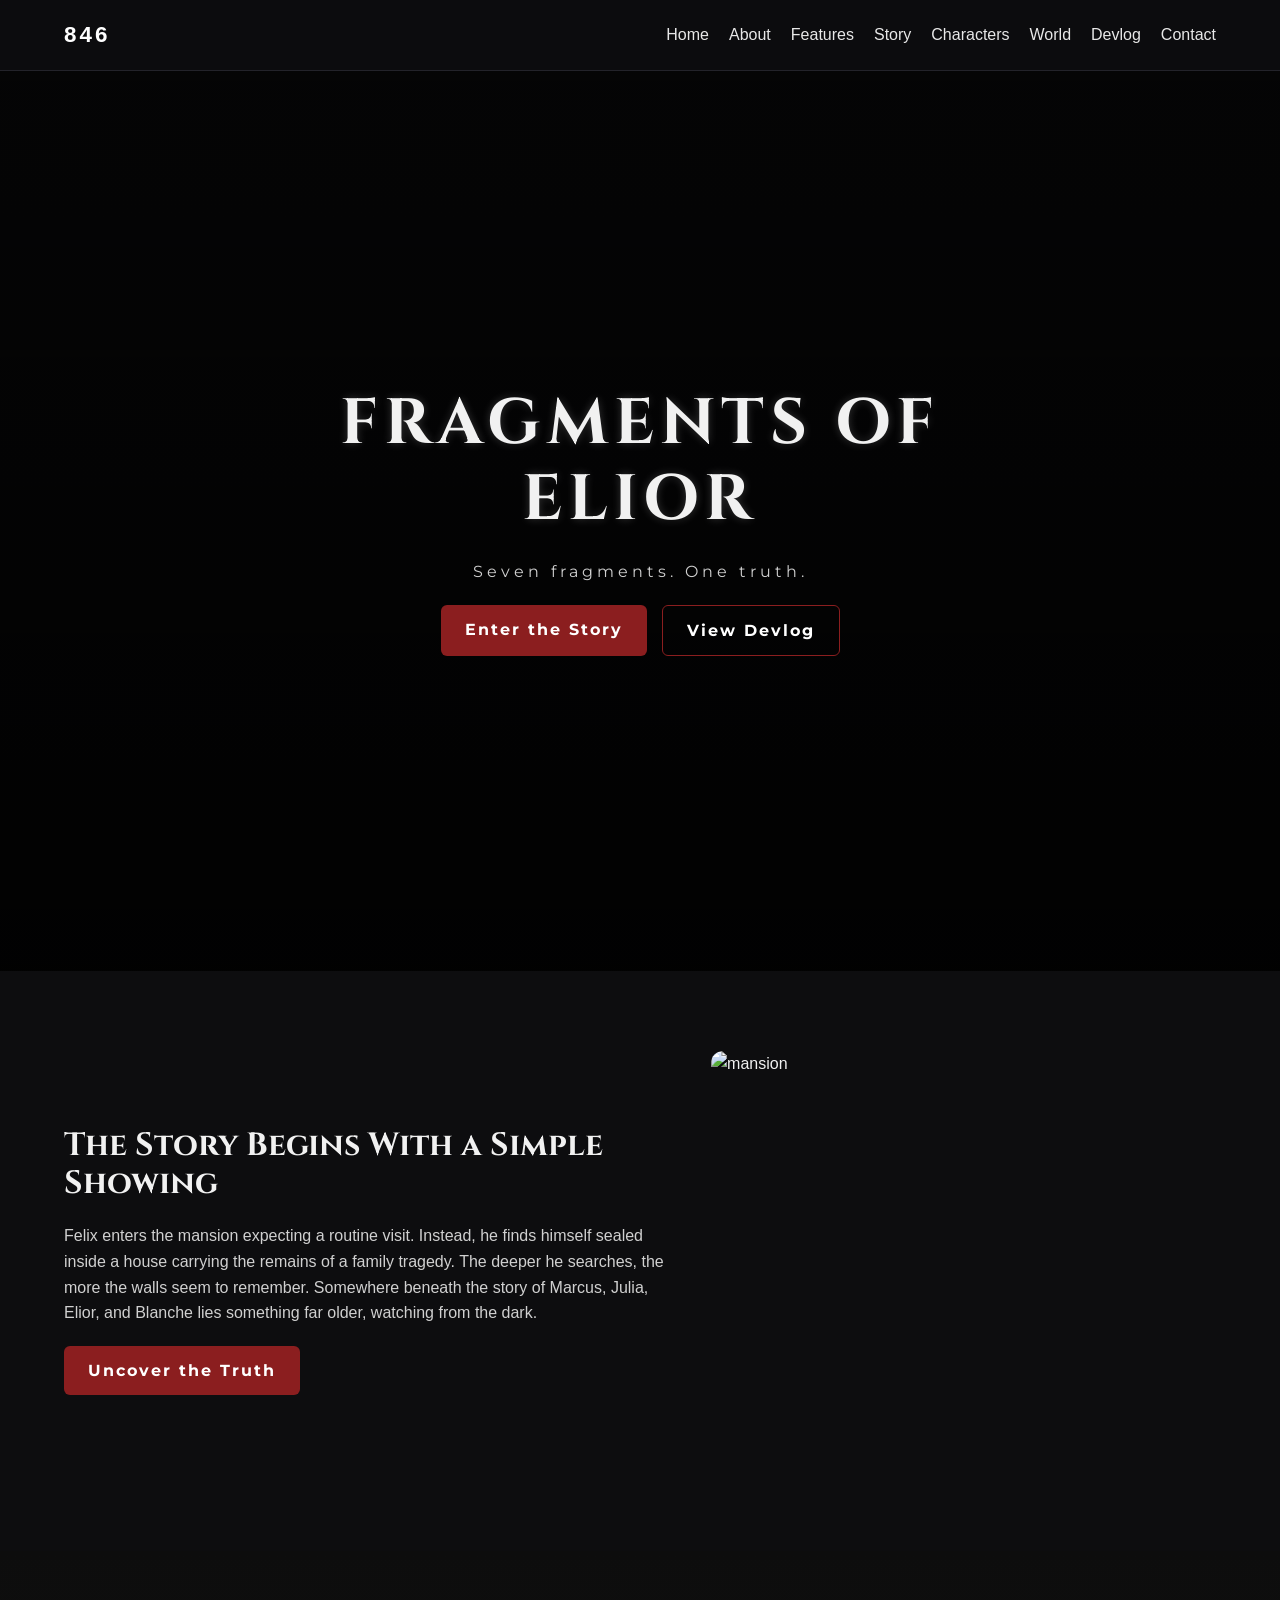
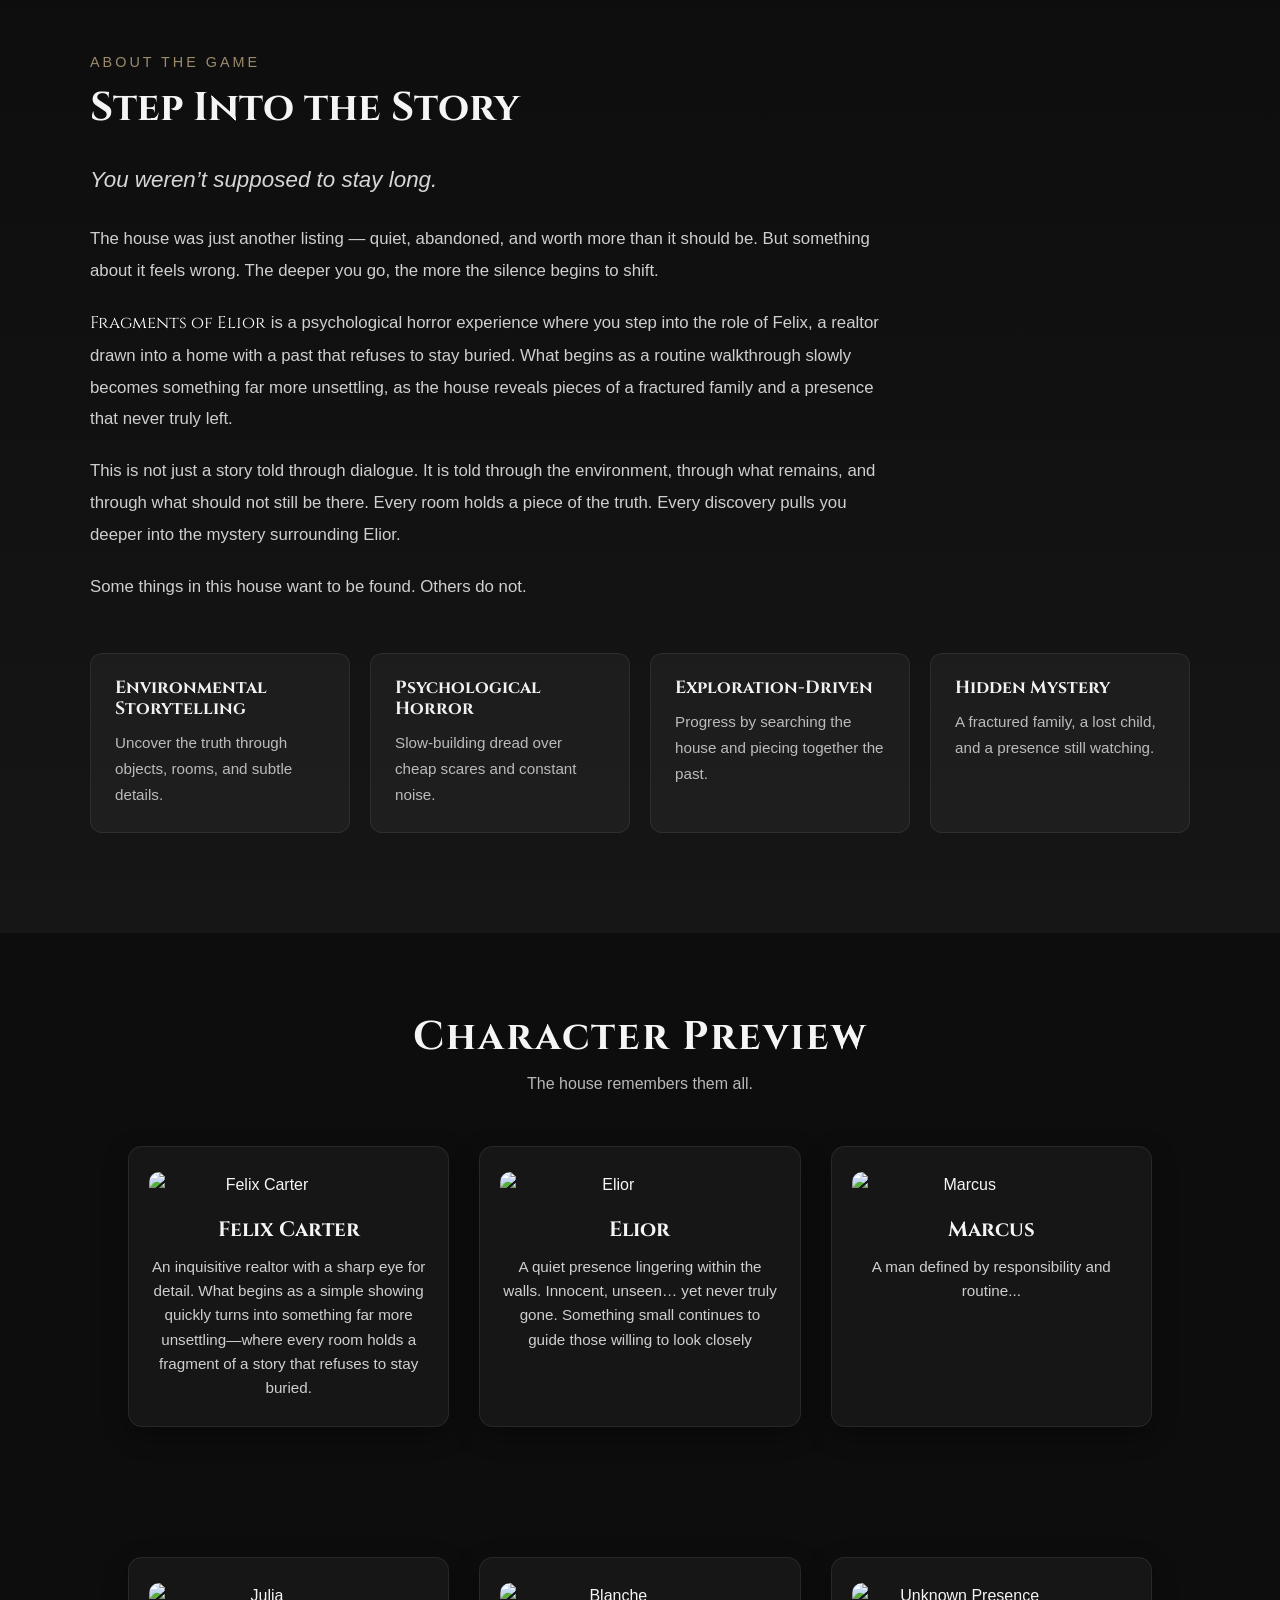
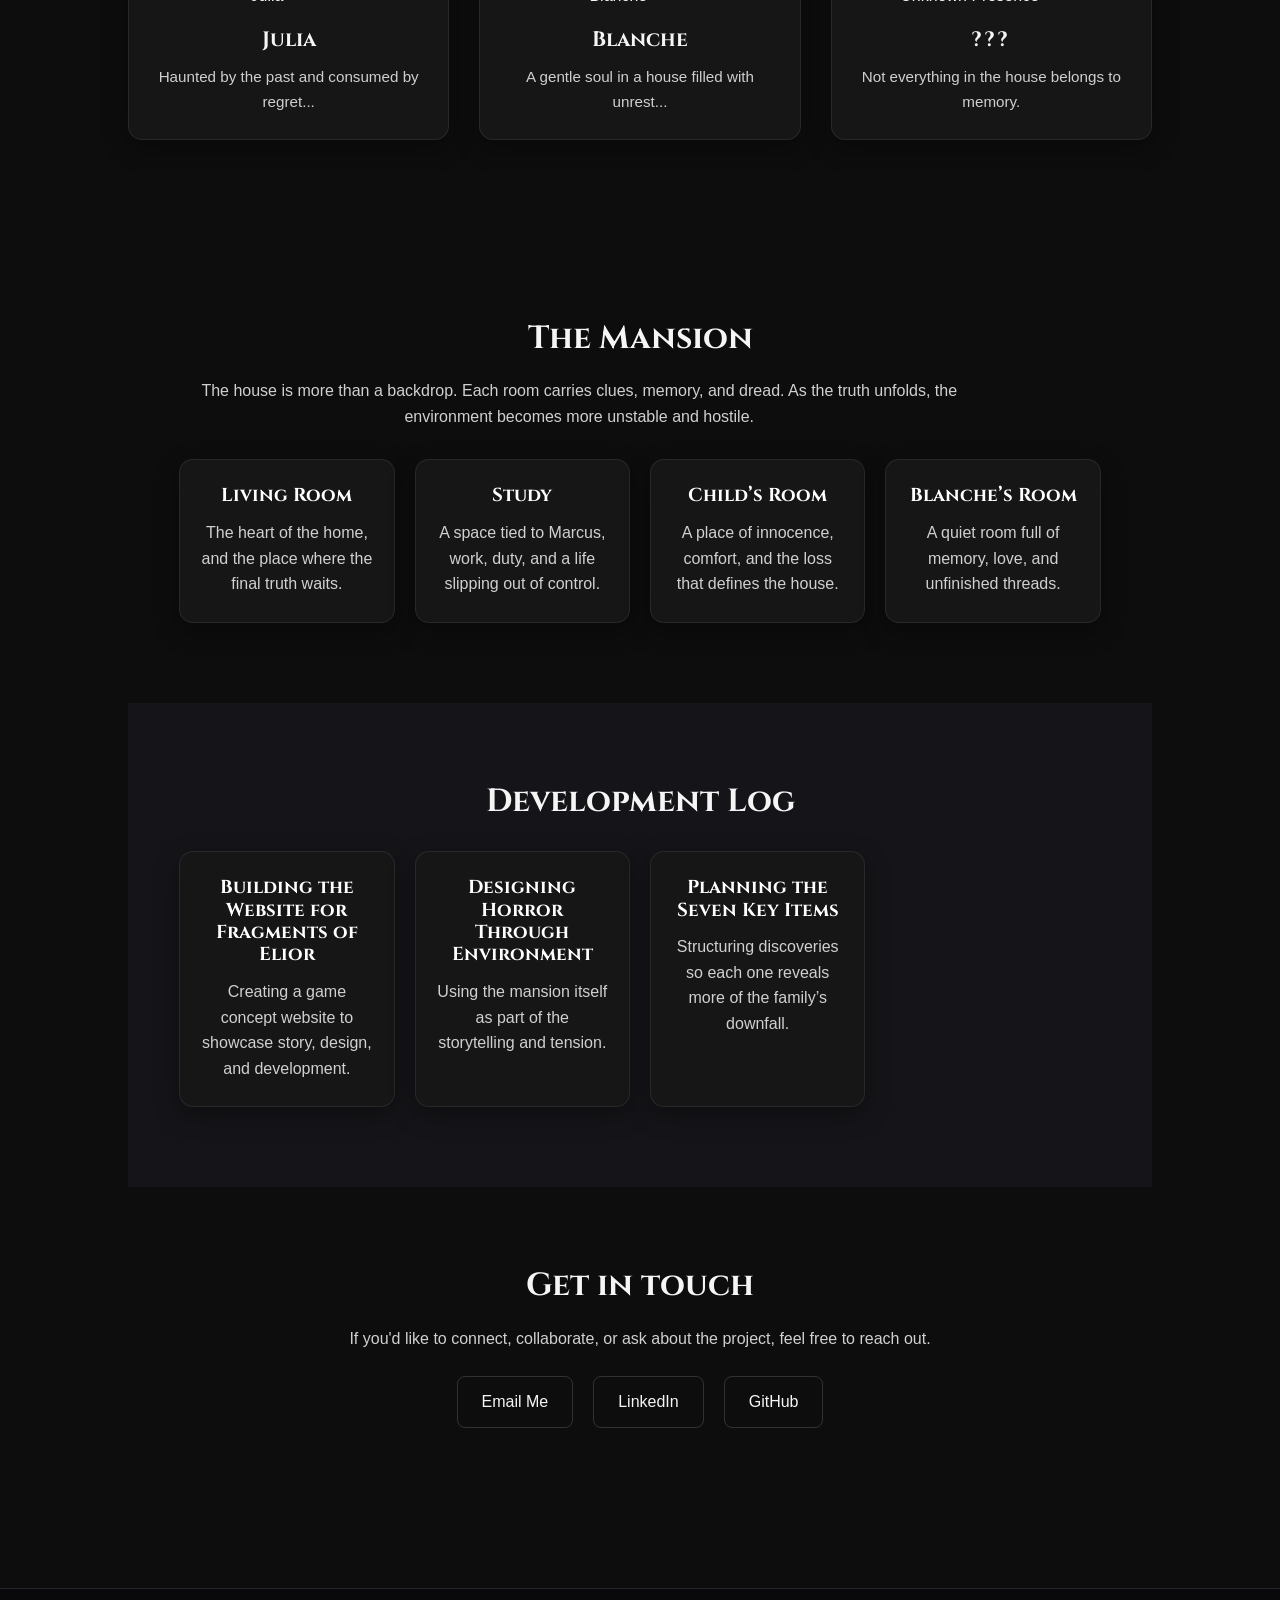
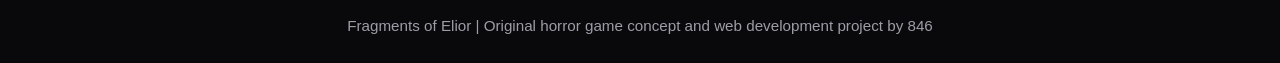
==== index.html @ 8d992a08 "Add files via upload" ====
<!DOCTYPE html>
<html lang="en">
<head>
  <meta charset="UTF-8" />
  <meta name="viewport" content="width=device-width, initial-scale=1.0" />
  <title>Fragments of Elior | Horror Game Concept</title>

  <!-- Google Fonts -->
  <link href="https://fonts.googleapis.com/css2?family=Cinzel:wght@600&family=Montserrat:wght@300;400;600&display=swap" rel="stylesheet">

  <!-- Your CSS -->
  <link rel="stylesheet" href="style.css" />
</head>
<body>
  <!-- Navigation -->
  <header>
    <nav class="navbar">
      <div class="logo">846</div>

      <ul class="nav-links">
        <li><a href="#hero">Home</a></li>
        <li><a href="#about">About</a></li>
        <li><a href="#features">Features</a></li>
        <li><a href="#story">Story</a></li>
        <li><a href="#characters">Characters</a></li>
        <li><a href="#world">World</a></li>
        <li><a href="#devlog">Devlog</a></li>
        <li><a href="#contact">Contact</a></li>
      </ul>

      <button class="menu-toggle" aria-label="Toggle navigation">☰</button>
    </nav>
  </header>

  <main>
    <!-- Hero Section -->
    <section id="hero" class="hero">
      <div class="hero-overlay"></div>
      <div class="hero-content">
      <h1 class="title">Fragments of Elior</h1>
      <p class="tagline">Seven fragments. One truth.</p>
        <div class="hero-buttons">
          <a href="#story" class="btn primary-btn">Enter the Story</a>
          <a href="#devlog" class="btn secondary-btn">View Devlog</a>
        </div>
      </div>
    </section>

    <!-- Story Preview -->
    <section id="story" class="section">
      <div class="container two-column">
        <div class="text-block">
          <h2>The Story Begins With a Simple Showing</h2>
          <p>
            Felix enters the mansion expecting a routine visit. Instead, he finds himself
            sealed inside a house carrying the remains of a family tragedy. The deeper he
            searches, the more the walls seem to remember. Somewhere beneath the story of
            Marcus, Julia, Elior, and Blanche lies something far older, watching from the dark.
          </p>
          <a href="#about" class="btn primary-btn">Uncover the Truth</a>
        </div>
                <div class="character-image">
    <img src="images/block-placeholder.png" alt="mansion"></div>
      </div>
    </section>


    <!-- About -->
<section id="about" class="about-section">
  <div class="about-container">
    <p class="section-tag">About the Game</p>
    <h2>Step Into the Story</h2>

    <div class="about-intro">
      <p>
        You weren’t supposed to stay long.
      </p>
    </div>

    <div class="about-text">
      <p>
        The house was just another listing — quiet, abandoned, and worth more
        than it should be. But something about it feels wrong. The deeper you
        go, the more the silence begins to shift.
      </p>

      <p>
        <span class="game-title">Fragments of Elior</span> is a psychological
        horror experience where you step into the role of Felix, a realtor
        drawn into a home with a past that refuses to stay buried. What begins
        as a routine walkthrough slowly becomes something far more unsettling,
        as the house reveals pieces of a fractured family and a presence that
        never truly left.
      </p>

      <p>
        This is not just a story told through dialogue. It is told through the
        environment, through what remains, and through what should not still be
        there. Every room holds a piece of the truth. Every discovery pulls you
        deeper into the mystery surrounding Elior.
      </p>

      <p>
        Some things in this house want to be found. Others do not.
      </p>
    </div>

    <div class="about-features">
      <div class="feature-card">
        <h3>Environmental Storytelling</h3>
        <p>Uncover the truth through objects, rooms, and subtle details.</p>
      </div>

      <div class="feature-card">
        <h3>Psychological Horror</h3>
        <p>Slow-building dread over cheap scares and constant noise.</p>
      </div>

      <div class="feature-card">
        <h3>Exploration-Driven</h3>
        <p>Progress by searching the house and piecing together the past.</p>
      </div>

      <div class="feature-card">
        <h3>Hidden Mystery</h3>
        <p>A fractured family, a lost child, and a presence still watching.</p>
      </div>
    </div>
  </div>
</section>

<!-- Character Detail -->

<section class="characters">
  <div class="characters-header">
    <h2>Character Preview</h2>
    <p>The house remembers them all.</p>
  </div>

  <div class="character-grid">
    <div class="character-card">
      <div class="character-image">
    <img src="images/felix-placeholder.png" alt="Felix Carter"></div>
      <h3>Felix Carter</h3>
      <p>An inquisitive realtor with a sharp eye for detail. What begins as a simple showing quickly turns into something far more unsettling—where every room holds a fragment of a story that refuses to stay buried.</p>
    </div>

    <div class="character-card reverse">
      <div class="character-image">
        <img src="images/elior-placeholder.png" alt="Elior">
      </div>
      <h3>Elior</h3>
      <p>A quiet presence lingering within the walls. Innocent, unseen… yet never truly gone. Something small continues to guide those willing to look closely
      </p>
    </div>

    <div class="character-card">
      <img src="images/marcus-placeholder.png" alt="Marcus">
      <h3>Marcus</h3>
      <p>A man defined by responsibility and routine...</p>
    </div>

    <div class="character-card">
      <img src="images/julia-placeholder.png" alt="Julia">
      <h3>Julia</h3>
      <p>Haunted by the past and consumed by regret...</p>
    </div>

    <div class="character-card">
      <img src="images/blanche-placeholder.png" alt="Blanche">
      <h3>Blanche</h3>
      <p>A gentle soul in a house filled with unrest...</p>
    </div>

    <div class="character-card hidden-presence">
      <img src="images/unknown-placeholder.png" alt="Unknown Presence">
      <h3>???</h3>
      <p>Not everything in the house belongs to memory.</p>
    </div>
  </div>


    <!-- World -->
    <section id="world" class="section">
      <div class="container">
        <h2>The Mansion</h2>
        <p class="section-intro">
          The house is more than a backdrop. Each room carries clues, memory, and dread.
          As the truth unfolds, the environment becomes more unstable and hostile.
        </p>

        <div class="card-grid">
          <article class="card">
            <h3>Living Room</h3>
            <p>The heart of the home, and the place where the final truth waits.</p>
          </article>

          <article class="card">
            <h3>Study</h3>
            <p>A space tied to Marcus, work, duty, and a life slipping out of control.</p>
          </article>

          <article class="card">
            <h3>Child’s Room</h3>
            <p>A place of innocence, comfort, and the loss that defines the house.</p>
          </article>

          <article class="card">
            <h3>Blanche’s Room</h3>
            <p>A quiet room full of memory, love, and unfinished threads.</p>
          </article>
        </div>
      </div>
    </section>

    <!-- Devlog -->
    <section id="devlog" class="section alt-section">
      <div class="container">
        <h2>Development Log</h2>
        <div class="card-grid">
          <article class="card">
            <h3>Building the Website for Fragments of Elior</h3>
            <p>
              Creating a game concept website to showcase story, design, and development.
            </p>
          </article>

          <article class="card">
            <h3>Designing Horror Through Environment</h3>
            <p>
              Using the mansion itself as part of the storytelling and tension.
            </p>
          </article>

          <article class="card">
            <h3>Planning the Seven Key Items</h3>
            <p>
              Structuring discoveries so each one reveals more of the family’s downfall.
            </p>
          </article>
        </div>
      </div>
    </section>

    <!-- Contact / CTA -->
    <section id="contact" class="section">
      <div class="container contact-section">
        <h2>Get in touch</h2>
        <p>If you'd like to connect, collaborate, or ask about the project, feel free to reach out.

        </p>
  <div class="contact-links">
    <a href="mailto:youremail@example.com" class="contact-btn">Email Me</a>
    <a href="https://linkedin.com/in/yourprofile" target="_blank" class="contact-btn">LinkedIn</a>
    <a href="https://github.com/yourprofile" target="_blank" class="contact-btn">GitHub</a>
  </div>
      </div>
    </section>
  </main>

  <!-- Footer -->
  <footer class="footer">
    <div class="container">
      <p>Fragments of Elior | Original horror game concept and web development project by 846</p>
    </div>
  </footer>

  <script src="script.js"></script>
</body>
</html>
---- style.css ----
/* Reset / Base */
* {
  margin: 0;
  padding: 0;
  box-sizing: border-box;
}

html {
  scroll-behavior: smooth;
}

body {
  font-family: Arial, Helvetica, sans-serif;
  background-color: #0d0d0f;
  color: #f1f1f1;
  line-height: 1.6;
}

img {
  max-width: 100%;
  display: block;
}

a {
  text-decoration: none;
  color: inherit;
}

ul {
  list-style: none;
}

/* Layout */
.container {
  width: 90%;
  max-width: 1200px;
  margin: 0 auto;
}

.section {
  padding: 80px 0;
}

.alt-section {
  background-color: #151519;
}

h1,
h2,
h3 {
  line-height: 1.2;
  font-family: "Cinzel", serif;
}

h2 {
  font-size: 2rem;
  margin-bottom: 20px;
}

p {
  color: #d0d0d0;
}

/* Navbar */
header {
  position: sticky;
  top: 0;
  z-index: 1000;
  background-color: rgba(13, 13, 15, 0.95);
  border-bottom: 1px solid #23232a;
}

.navbar {
  width: 90%;
  max-width: 1200px;
  margin: 0 auto;
  min-height: 70px;
  display: flex;
  justify-content: space-between;
  align-items: center;
}

.logo {
  font-size: 1.4rem;
  font-weight: bold;
  letter-spacing: 3px;
  color: #ffffff;
}

.nav-links {
  display: flex;
  gap: 20px;
}

.nav-links a {
  color: #e8e8e8;
  transition: 0.3s ease;
}

.nav-links a:hover {
  color: #9e2a2b;
}

.menu-toggle {
  display: none;
  background: none;
  border: none;
  color: #fff;
  font-size: 1.8rem;
  cursor: pointer;
}

/* Hero */
.hero {
  position: relative;
  min-height: 100vh;
  display: flex;
  align-items: center;
  justify-content: center;
  text-align: center;
  background:
    linear-gradient(rgba(0, 0, 0, 0.65), rgba(0, 0, 0, 0.9)),
    url("images/Fragments_of_Elior.png") center/cover no-repeat;
}

.hero-overlay {
  position: absolute;
  inset: 0;
}

.hero-content {
  position: relative;
  z-index: 1;
  width: 90%;
  max-width: 800px;
}

.title {
  font-family: 'Cinzel', serif !important;
  font-size: 4rem;
  letter-spacing: 6px;
  margin-bottom: 20px;
  text-transform: uppercase;
  text-shadow: 0 0 10px rgba(255,255,255,0.2);
}

.tagline {
  font-family: 'Montserrat', sans-serif;
  font-size: 1rem;
  letter-spacing: 4px;
  opacity: 0;
  transform: translateY(20px);
  animation: fadeUp 1.5s ease forwards;
  animation-delay: 0.5s;
}

/* Buttons */
.hero-buttons {
  display: flex;
  gap: 15px;
  justify-content: center;
  flex-wrap: wrap;
  margin-top: 20px;
  opacity: 0;
  transform: translateY(20px);
  animation: fadeUp 1.5s ease forwards;
  animation-delay: 1s;
}

.btn {
  display: inline-block;
  border-radius: 6px;
  font-weight: bold;
  transition: 0.3s ease;
  padding: 12px 24px;
  text-decoration: none;
  font-family: 'Montserrat', sans-serif;
  letter-spacing: 2px;
}

.btn:hover {
  transform: scale(1.05);
}

.primary-btn {
  background-color: #8b1e1f;
  color: #fff;
}

.primary-btn:hover {
  background-color: #a32627;
}

.secondary-btn {
  border: 1px solid #8b1e1f;
  color: #fff;
}

.secondary-btn:hover {
  background-color: #8b1e1f;
}

/* About */


/* Cards */
.card-grid {
  display: grid;
  grid-template-columns: repeat(4, 1fr);
  gap: 20px;
  margin-top: 30px;
}

.card {
  background: #161616;
  border: 1px solid rgba(255,255,255,0.08);
  border-radius: 14px;
  padding: 25px 20px;
  box-shadow: 0 8px 24px rgba(0,0,0,0.35);
  transition: transform 0.3s ease, border-color 0.3s ease;
}

.card:hover {
  transform: translateY(-5px);
  border-color: #8b1e1f;
}

.card h3 {
  margin-bottom: 12px;
  color: #ffffff;
}

/* Two Column */
.two-column {
  display: grid;
  grid-template-columns: 1.1fr 0.9fr;
  gap: 30px;
  align-items: center;
}

.text-block .btn {
  margin-top: 20px;
}

.section-intro {
  max-width: 800px;
}

/* Contact */
.contact {
  text-align: center;
  padding: 80px 10%;
}

.contact p {
  max-width: 600px;
  margin: 15px auto 30px;
  color: #cfcfcf;
  line-height: 1.6;
}

.contact-links {
  display: flex;
  justify-content: center;
  gap: 20px;
  flex-wrap: wrap;
}

.contact-btn {
  display: inline-block;
  padding: 12px 24px;
  border: 1px solid rgba(255,255,255,0.15);
  border-radius: 8px;
  color: #f5f5f5;
  text-decoration: none;
  transition: 0.3s ease;
}

.contact-btn:hover {
  background: rgba(255,255,255,0.08);
  transform: translateY(-2px);
}

.contact-section {
  text-align: center;
}

.contact-section p {
  max-width: 700px;
  margin: 0 auto 25px;
}

/* Footer */
.footer {
  padding: 25px 0;
  text-align: center;
  border-top: 1px solid #23232a;
  background-color: #09090b;
}

.footer p {
  color: #9d9da8;
  font-size: 0.95rem;
}

/* Responsive */
@media (max-width: 992px) {
  .card-grid {
    grid-template-columns: repeat(2, 1fr);
  }

  .two-column {
    grid-template-columns: 1fr;
  }

  .title {
    font-size: 3rem;
  }
}

@media (max-width: 768px) {
  .menu-toggle {
    display: block;
  }

  .nav-links {
    display: none;
    position: absolute;
    top: 70px;
    right: 5%;
    width: 220px;
    flex-direction: column;
    background-color: #121216;
    border: 1px solid #2b2b34;
    padding: 20px;
    border-radius: 10px;
  }

  .nav-links.active {
    display: flex;
  }

  .hero h1 {
    font-size: 2.4rem;
  }

  .tagline {
    font-size: 1rem;
  }
}

@media (max-width: 600px) {
  .card-grid {
    grid-template-columns: 1fr;
  }

  h2 {
    font-size: 1.7rem;
  }

  .section {
    padding: 60px 0;
  }
}

@keyframes fadeUp {
  to {
    opacity: 1;
    transform: translateY(0);
  }
}

/*new addition About Game Add-on */
.about-section {
  padding: 100px 20px;
  background: linear-gradient(to bottom, #0d0d0d, #161616);
  color: #f5f5f5;
}

.about-container {
  max-width: 1100px;
  margin: 0 auto;
}

.section-tag {
  font-size: 0.9rem;
  text-transform: uppercase;
  letter-spacing: 3px;
  color: #9c8b6b;
  margin-bottom: 10px;
}

.about-section h2 {
  font-size: 2.5rem;
  margin-bottom: 30px;
  font-family: "Cinzel", serif;
}

.about-intro p {
  font-size: 1.4rem;
  font-style: italic;
  color: #d6d6d6;
  margin-bottom: 25px;
}

.about-text {
  max-width: 800px;
}

.about-text p {
  font-size: 1.05rem;
  line-height: 1.9;
  color: #cfcfcf;
  margin-bottom: 20px;
}

.game-title {
  font-family: "Cinzel", serif;
  color: #ffffff;
}

.about-features {
  display: grid;
  grid-template-columns: repeat(auto-fit, minmax(220px, 1fr));
  gap: 20px;
  margin-top: 50px;
}

.feature-card {
  background: rgba(255, 255, 255, 0.04);
  border: 1px solid rgba(255, 255, 255, 0.08);
  padding: 24px;
  border-radius: 12px;
  transition: transform 0.3s ease, border-color 0.3s ease;
}

.feature-card:hover {
  transform: translateY(-5px);
  border-color: rgba(156, 139, 107, 0.45);
}

.feature-card h3 {
  font-size: 1.1rem;
  margin-bottom: 10px;
  font-family: "Cinzel", serif;
  color: #f1f1f1;
}

.feature-card p {
  font-size: 0.95rem;
  line-height: 1.7;
  color: #bbbbbb;
}
/* end addition-xfer to character detail*/

.characters {
  padding: 80px 10%;
  background: #0d0d0d;
  color: #f5f5f5;
  text-align: center;
}

.character-image img {
  width: 300px;
  height: 420px;
  object-fit: cover;
  border-radius: 12px;
  display: block;
}

.characters-header h2 {
  font-size: 2.5rem;
  margin-bottom: 10px;
  letter-spacing: 2px;
}

.characters-header p {
  color: #b8b8b8;
  margin-bottom: 50px;
  font-size: 1rem;
}

.character-grid {
  display: grid;
  grid-template-columns: repeat(3, 1fr);
  gap: 30px;
}

.character-card {
  background: #161616;
  border: 1px solid rgba(255,255,255,0.08);
  border-radius: 14px;
  padding: 25px 20px;
  box-shadow: 0 8px 24px rgba(0,0,0,0.35);
  transition: transform 0.3s ease, border-color 0.3s ease;
  align-items: center;
  justify-content: center;
  gap: 60px;
  margin-bottom: 100px;
}

.character-card.reverse {
  flex-direction: row-reverse
}

.character-card:hover {
  transform: translateY(-6px);
  border-color: rgba(255,255,255,0.2);
}

.character-card img {
  width: 100%;
  max-width: 220px;
  height: auto;
  margin-bottom: 20px;
  border-radius: 10px;
  object-fit: cover;
}

.character-card h3 {
  font-size: 1.3rem;
  margin-bottom: 12px;
}

.character-card p {
  font-size: 0.95rem;
  line-height: 1.6;
  color: #cfcfcf;
}

.hidden-presence h3 {
  letter-spacing: 3px;
}

@media (max-width: 900px) {
  .character-grid {
    grid-template-columns: repeat(2, 1fr);
  }
}

@media (max-width: 600px) {
  .character-grid {
    grid-template-columns: 1fr;
  }
}

.character-row {
  margin-bottom: 120px;
}
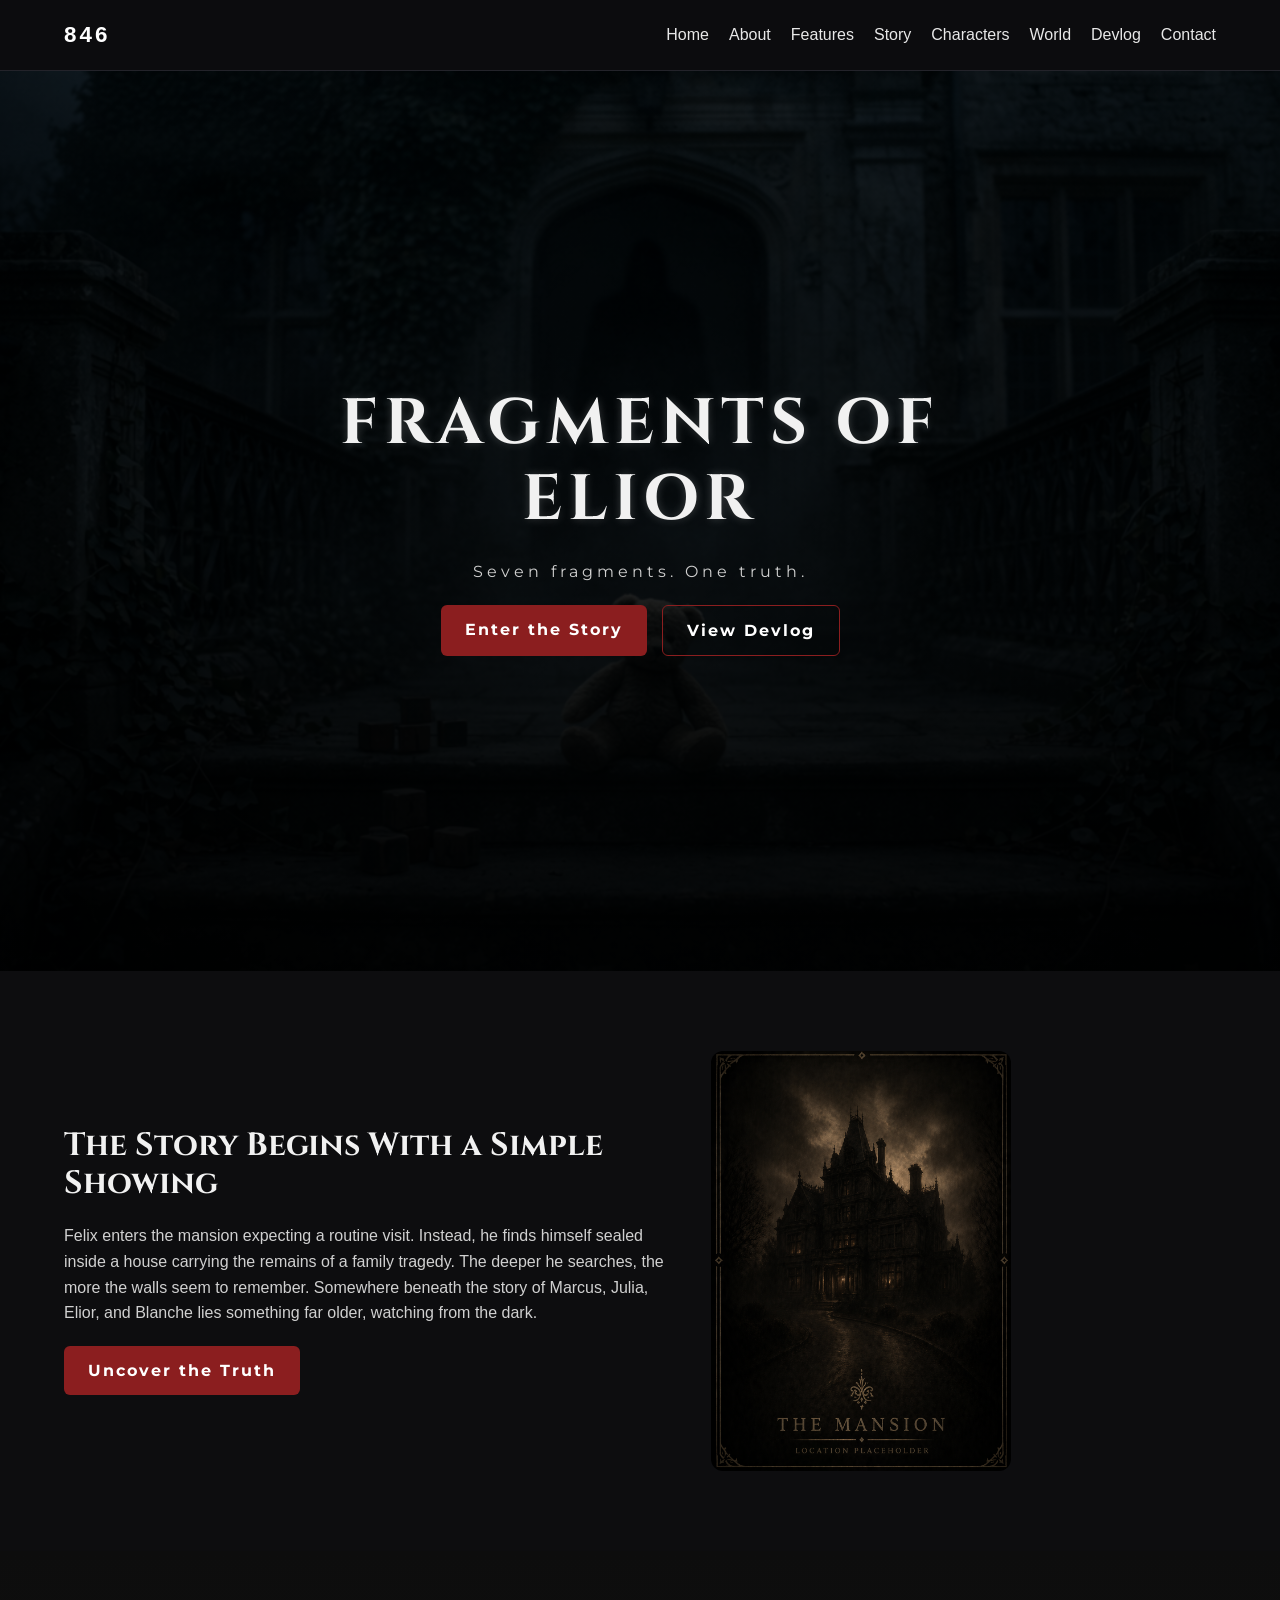
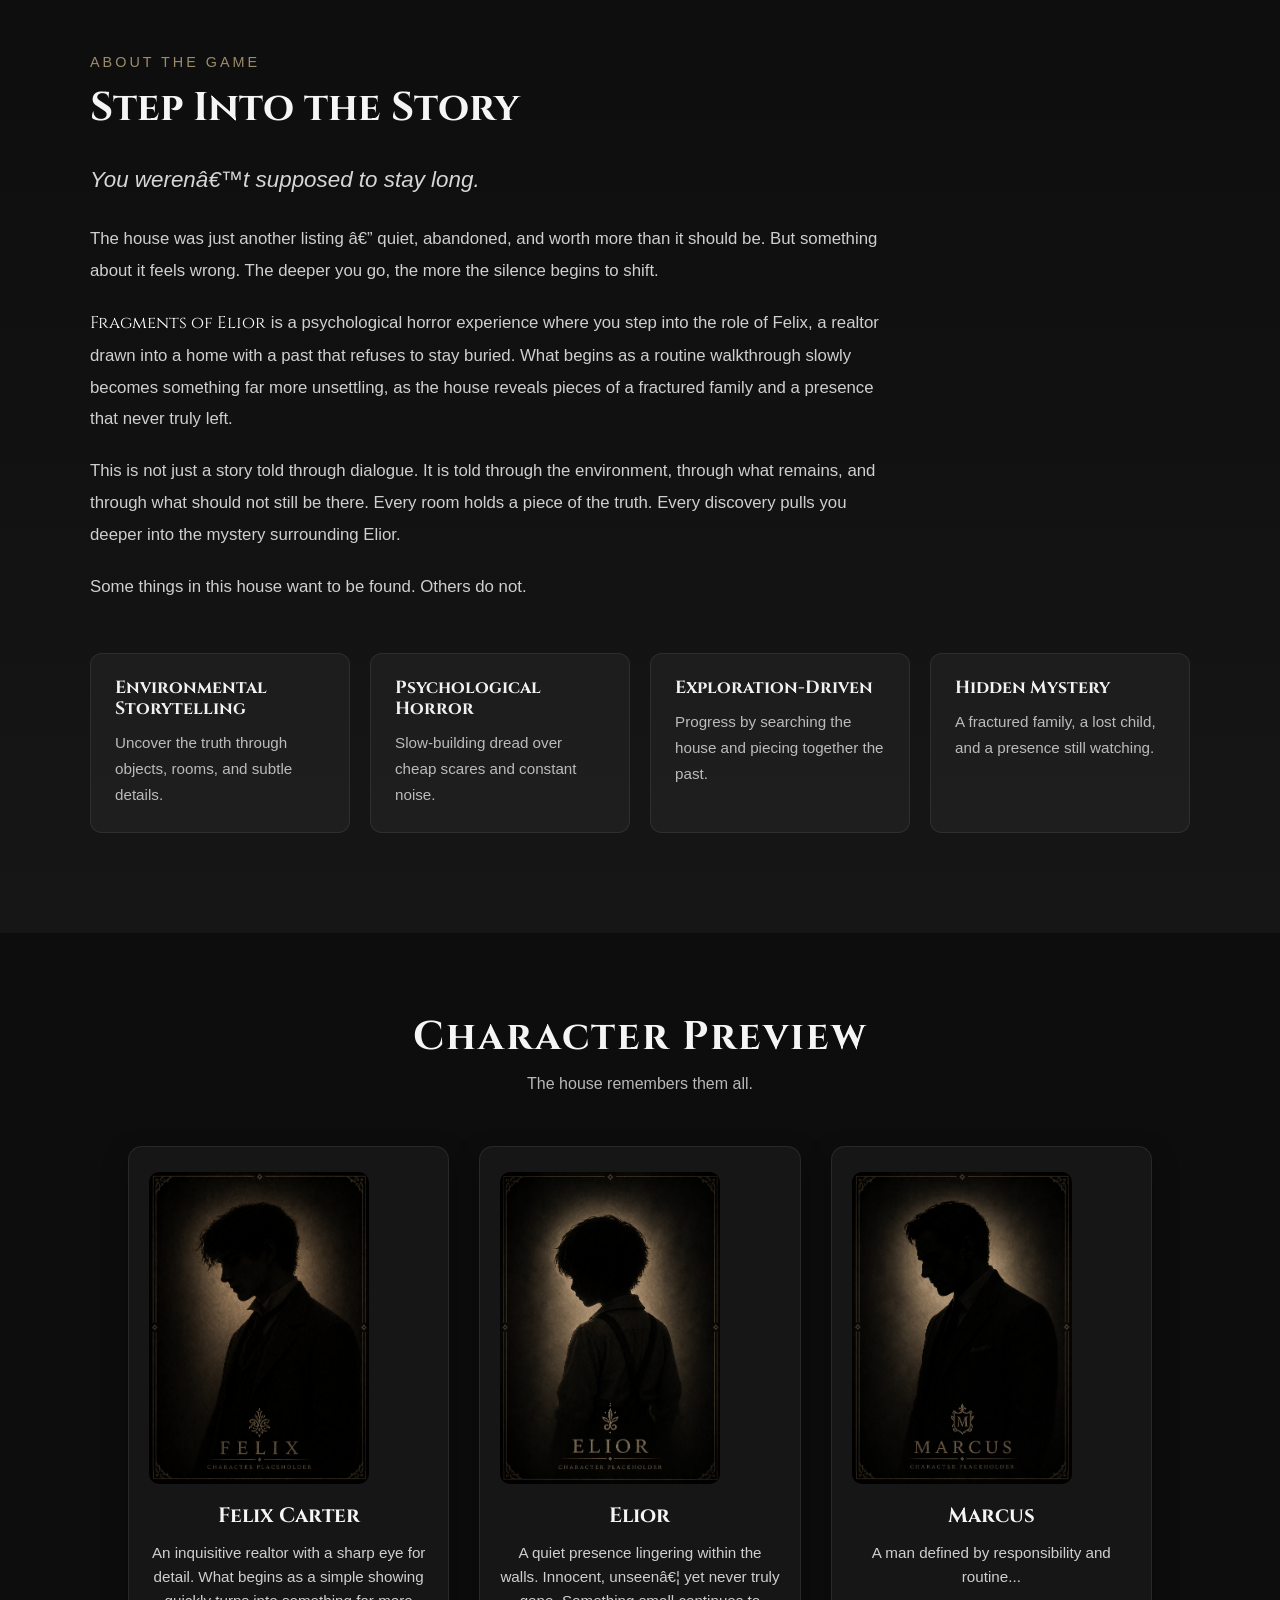
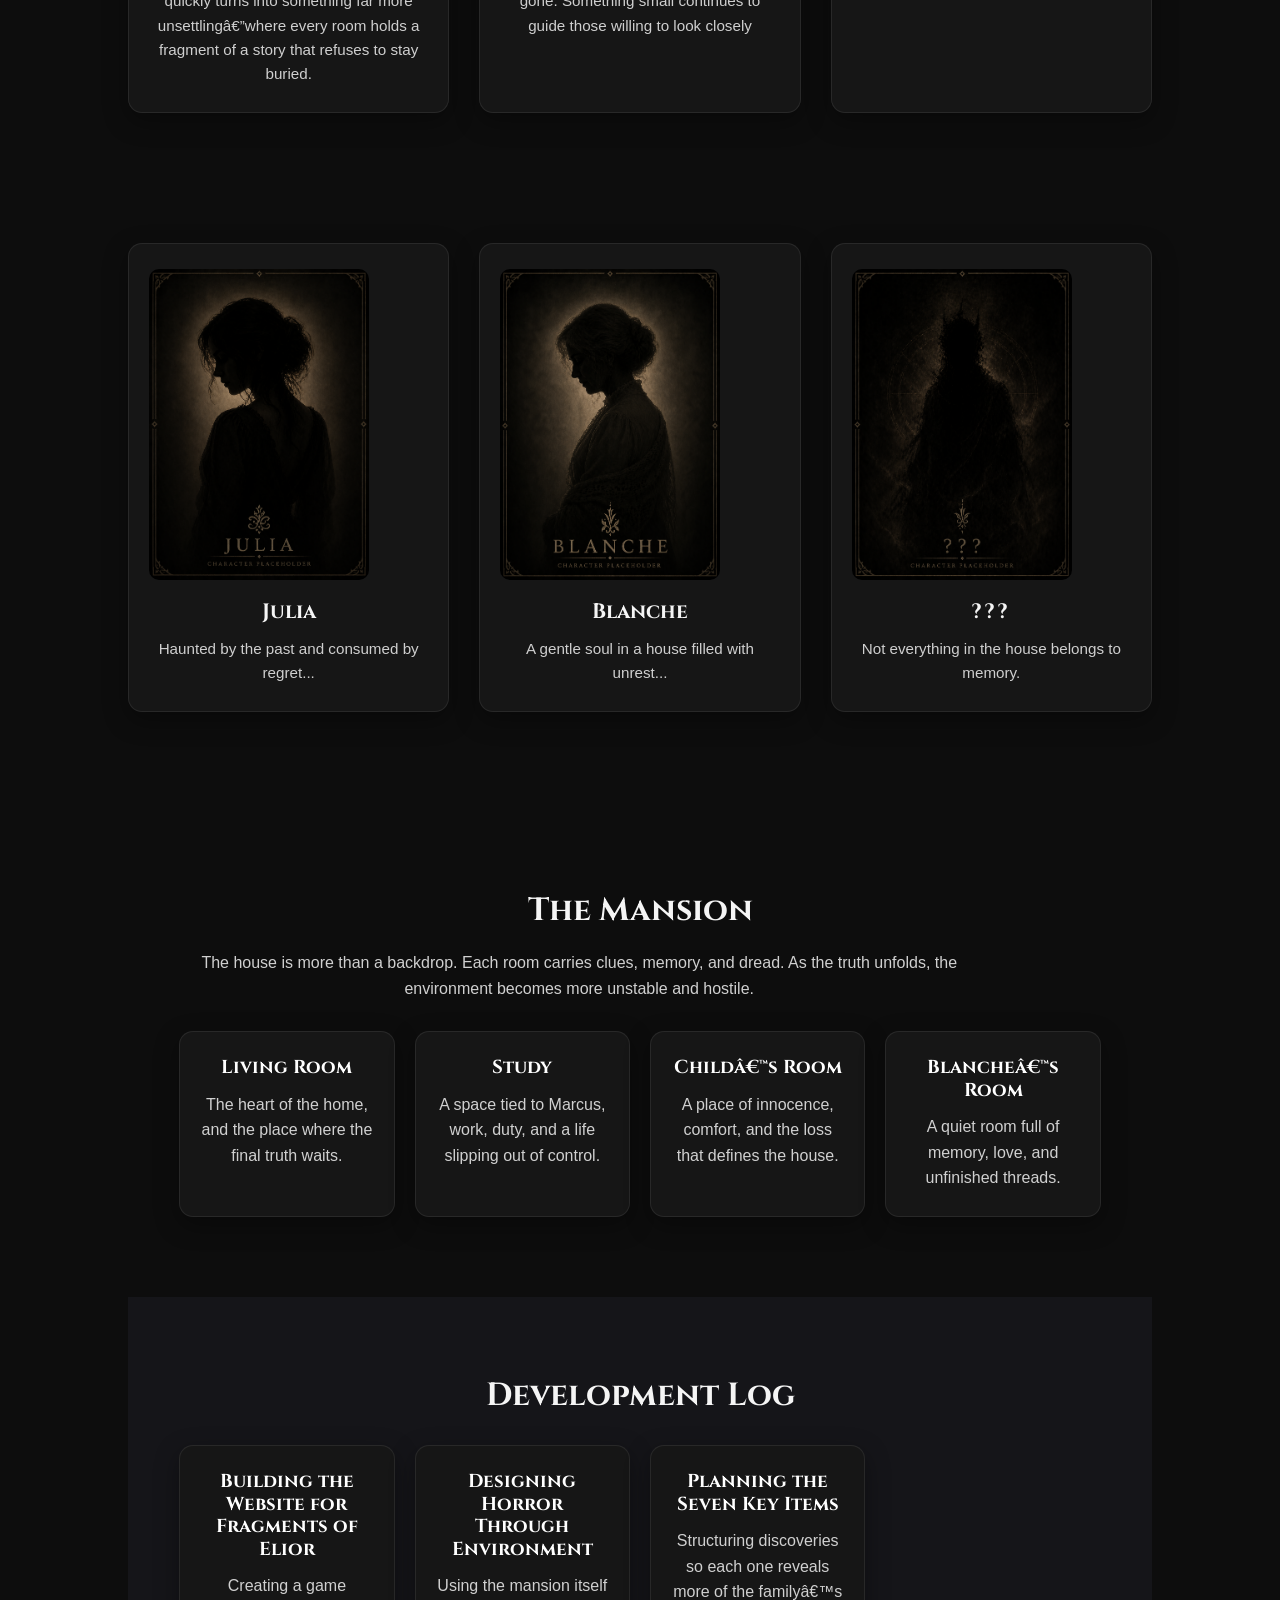
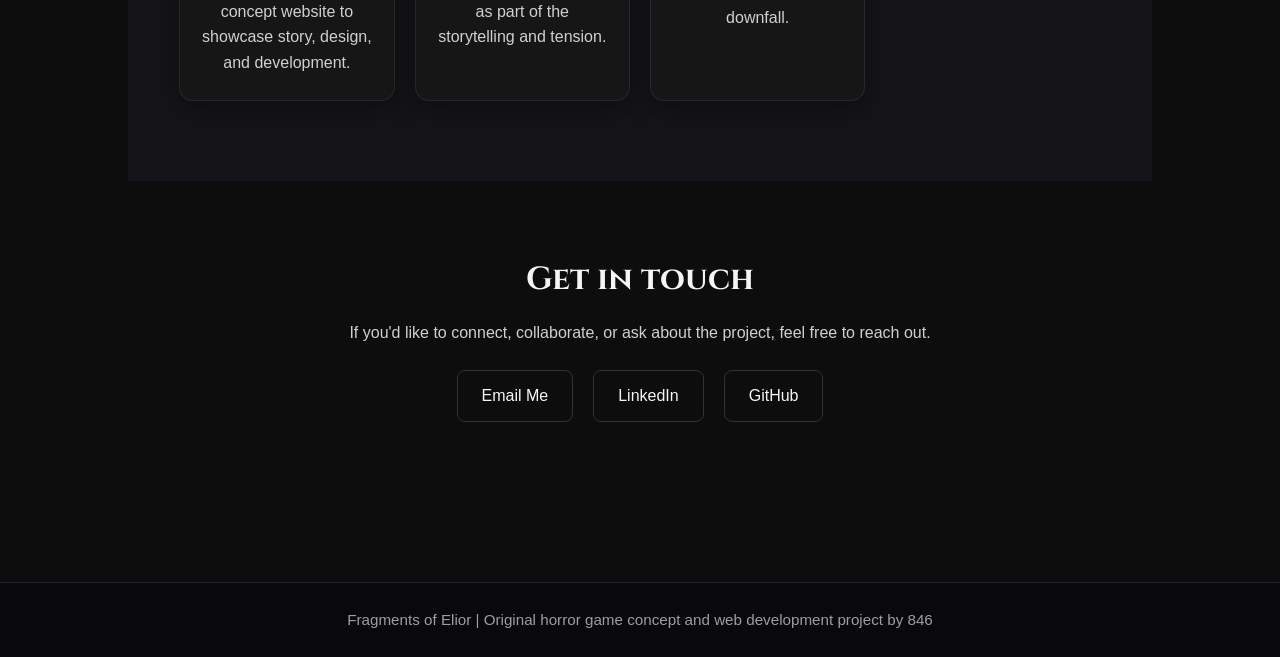
==== commit 1e4a7434: "Update index.html update to fix images" ====
--- a/index.html
+++ b/index.html
@@ -28,7 +28,7 @@
         <li><a href="#contact">Contact</a></li>
       </ul>
 
-      <button class="menu-toggle" aria-label="Toggle navigation">☰</button>
+      <button class="menu-toggle" aria-label="Toggle navigation">â˜°</button>
     </nav>
   </header>
 
@@ -73,13 +73,13 @@
 
     <div class="about-intro">
       <p>
-        You weren’t supposed to stay long.
+        You werenâ€™t supposed to stay long.
       </p>
     </div>
 
     <div class="about-text">
       <p>
-        The house was just another listing — quiet, abandoned, and worth more
+        The house was just another listing â€” quiet, abandoned, and worth more
         than it should be. But something about it feels wrong. The deeper you
         go, the more the silence begins to shift.
       </p>
@@ -142,7 +142,7 @@
       <div class="character-image">
     <img src="images/felix-placeholder.png" alt="Felix Carter"></div>
       <h3>Felix Carter</h3>
-      <p>An inquisitive realtor with a sharp eye for detail. What begins as a simple showing quickly turns into something far more unsettling—where every room holds a fragment of a story that refuses to stay buried.</p>
+      <p>An inquisitive realtor with a sharp eye for detail. What begins as a simple showing quickly turns into something far more unsettlingâ€”where every room holds a fragment of a story that refuses to stay buried.</p>
     </div>
 
     <div class="character-card reverse">
@@ -150,24 +150,24 @@
         <img src="images/elior-placeholder.png" alt="Elior">
       </div>
       <h3>Elior</h3>
-      <p>A quiet presence lingering within the walls. Innocent, unseen… yet never truly gone. Something small continues to guide those willing to look closely
-      </p>
-    </div>
-
-    <div class="character-card">
-      <img src="images/marcus-placeholder.png" alt="Marcus">
+      <p>A quiet presence lingering within the walls. Innocent, unseenâ€¦ yet never truly gone. Something small continues to guide those willing to look closely
+      </p>
+    </div>
+
+    <div class="character-card">
+      <img src="images/Marcus-placeholder.png" alt="Marcus">
       <h3>Marcus</h3>
       <p>A man defined by responsibility and routine...</p>
     </div>
 
     <div class="character-card">
-      <img src="images/julia-placeholder.png" alt="Julia">
+      <img src="images/Julia-placeholder.png" alt="Julia">
       <h3>Julia</h3>
       <p>Haunted by the past and consumed by regret...</p>
     </div>
 
     <div class="character-card">
-      <img src="images/blanche-placeholder.png" alt="Blanche">
+      <img src="images/Blanche-placeholder.png" alt="Blanche">
       <h3>Blanche</h3>
       <p>A gentle soul in a house filled with unrest...</p>
     </div>
@@ -201,12 +201,12 @@
           </article>
 
           <article class="card">
-            <h3>Child’s Room</h3>
+            <h3>Childâ€™s Room</h3>
             <p>A place of innocence, comfort, and the loss that defines the house.</p>
           </article>
 
           <article class="card">
-            <h3>Blanche’s Room</h3>
+            <h3>Blancheâ€™s Room</h3>
             <p>A quiet room full of memory, love, and unfinished threads.</p>
           </article>
         </div>
@@ -235,7 +235,7 @@
           <article class="card">
             <h3>Planning the Seven Key Items</h3>
             <p>
-              Structuring discoveries so each one reveals more of the family’s downfall.
+              Structuring discoveries so each one reveals more of the familyâ€™s downfall.
             </p>
           </article>
         </div>
@@ -267,4 +267,4 @@
 
   <script src="script.js"></script>
 </body>
-</html>+</html>
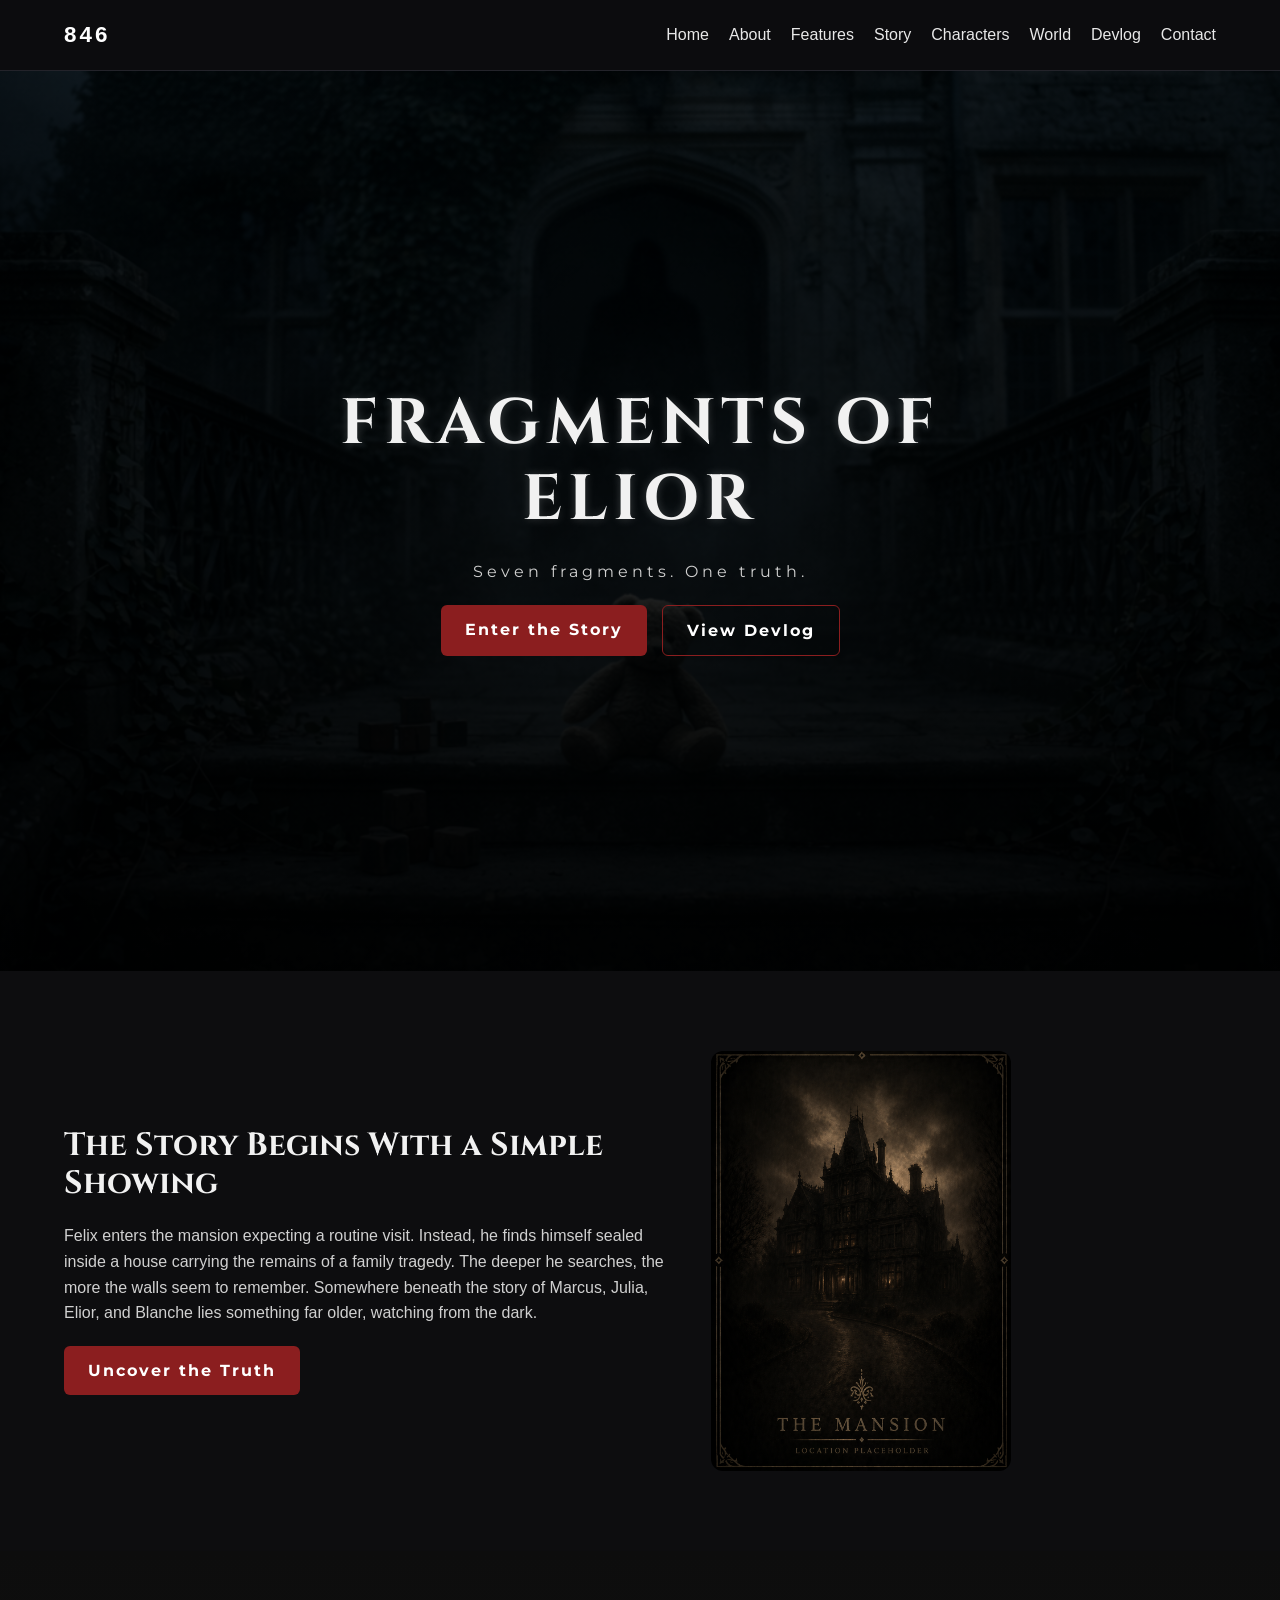
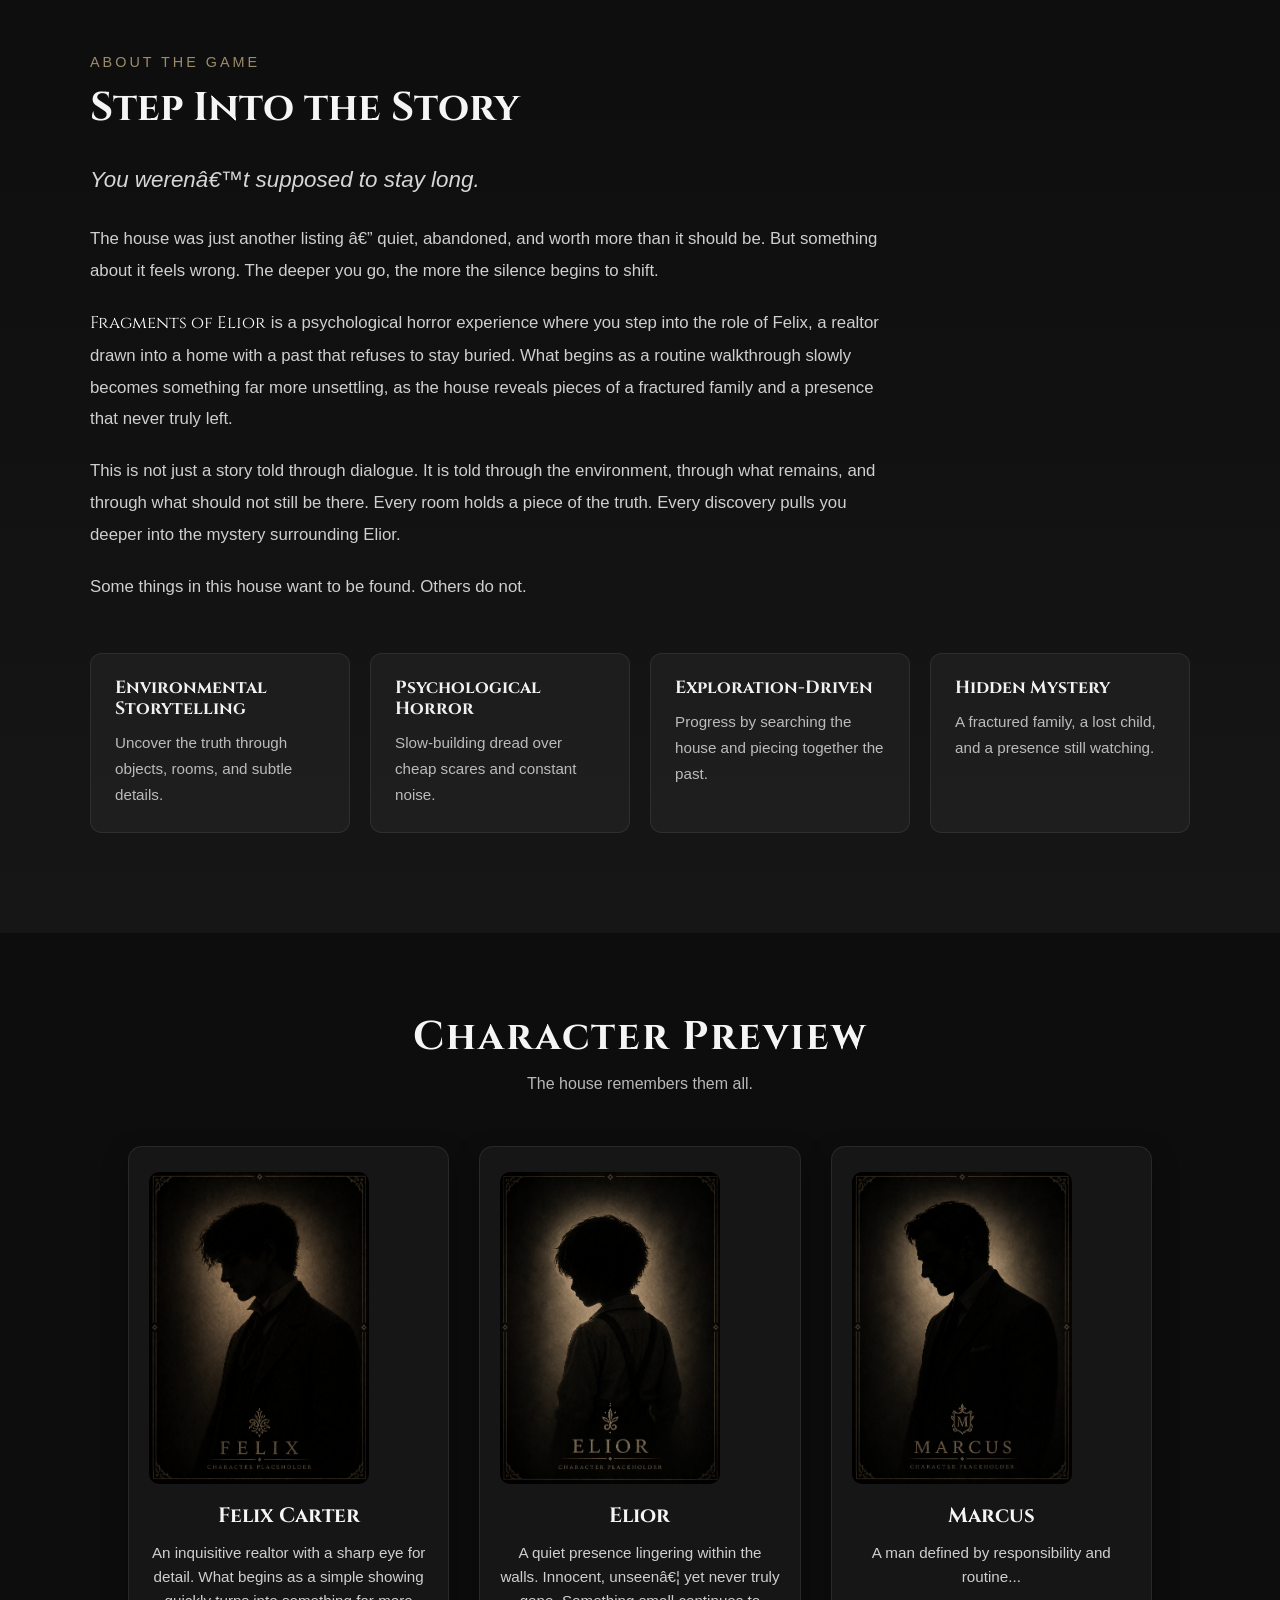
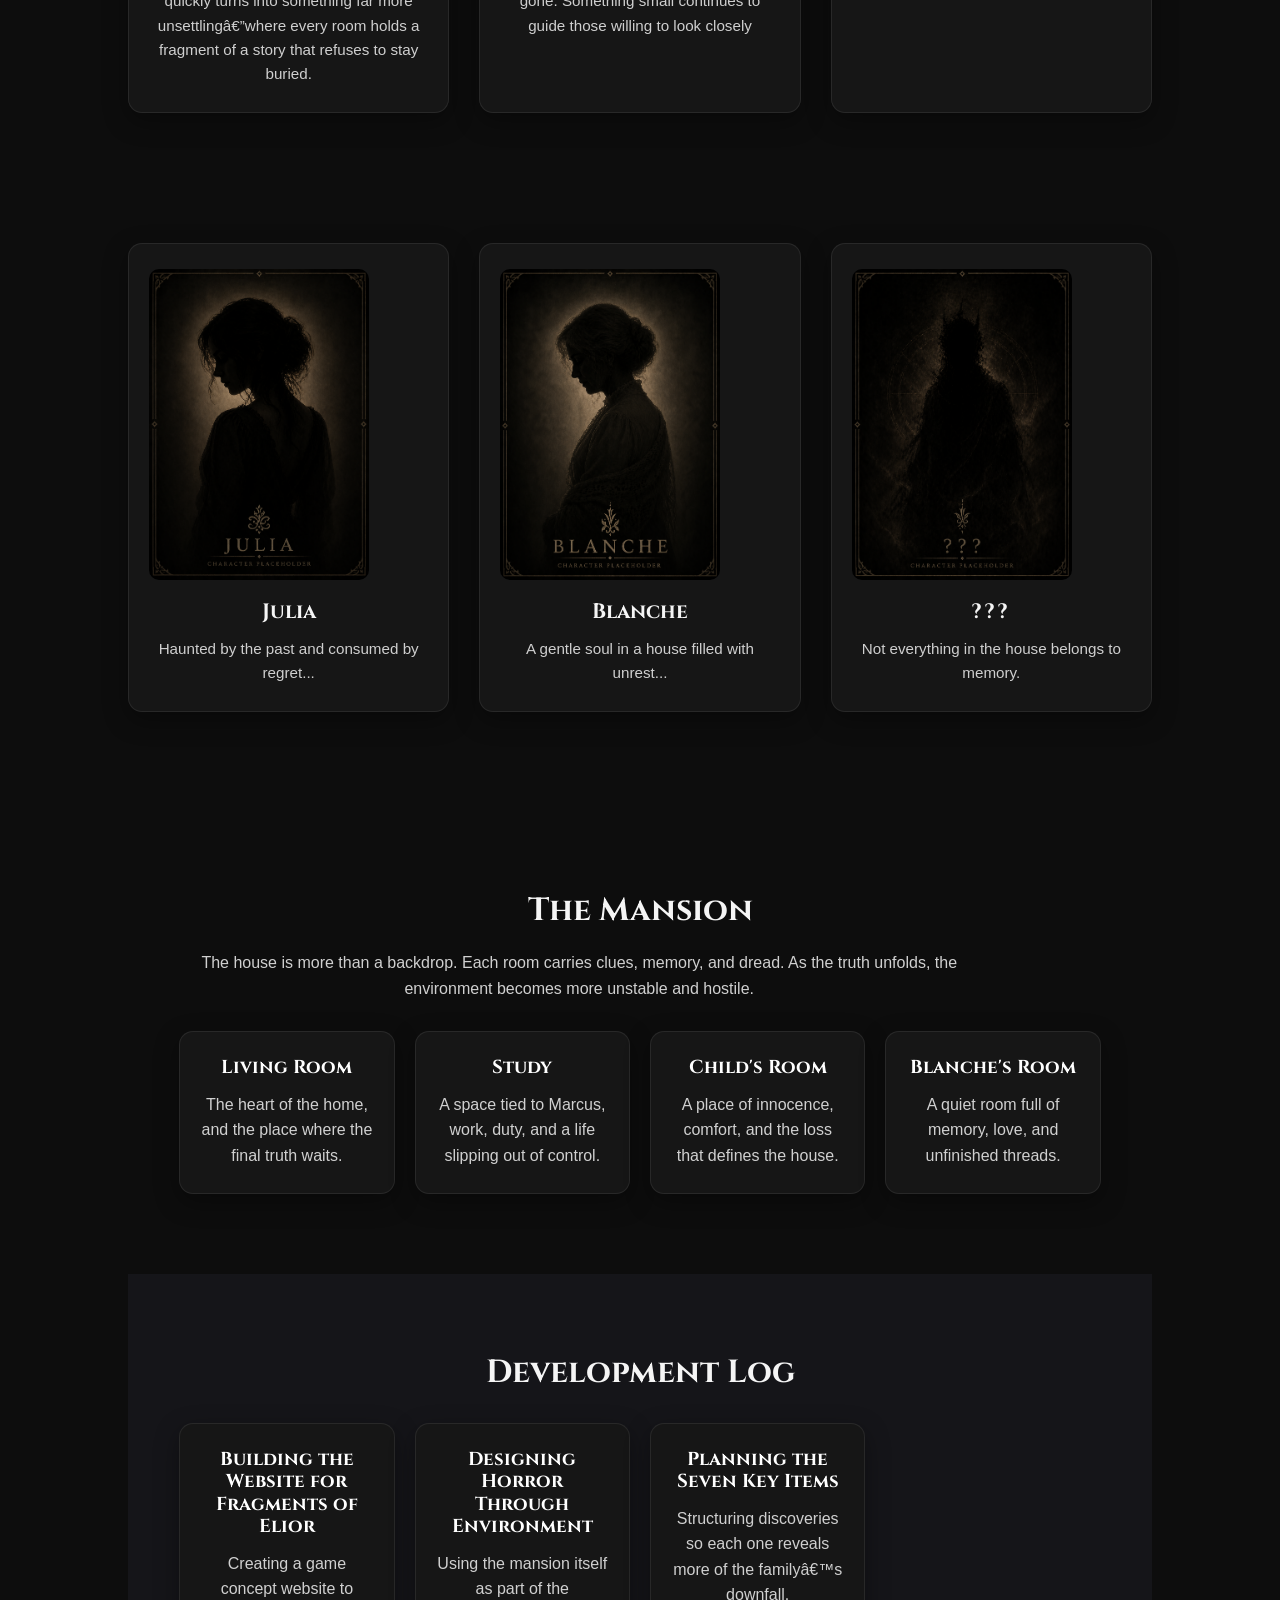
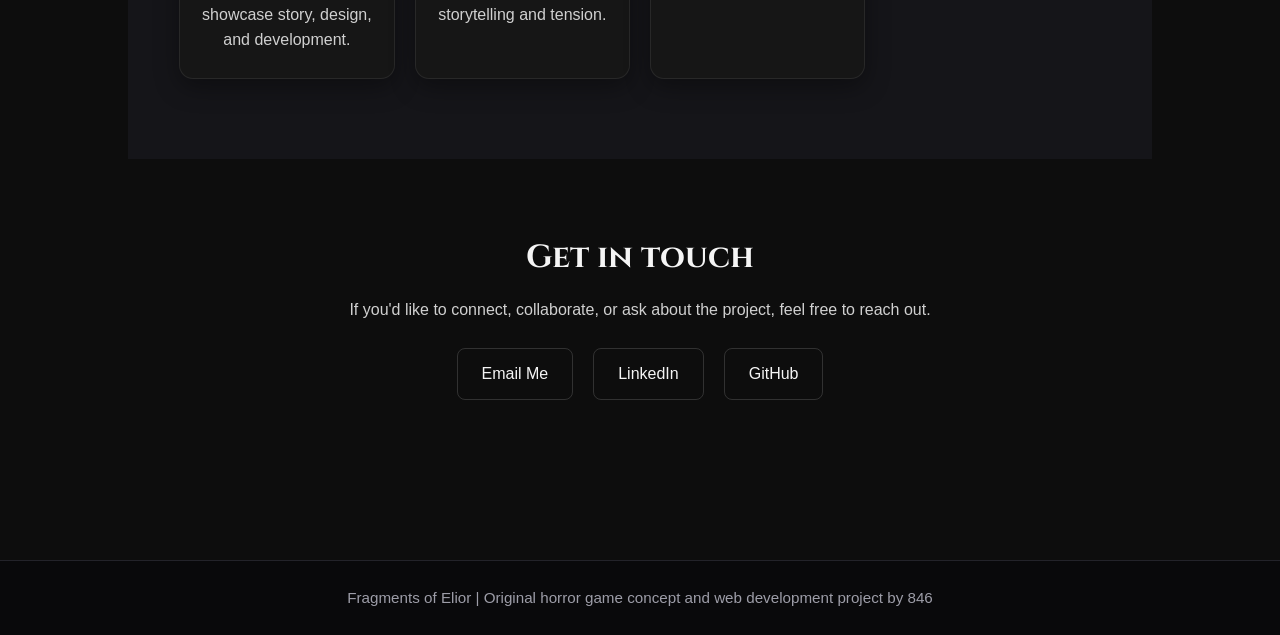
==== commit baef364d: "Update index.html" ====
--- a/index.html
+++ b/index.html
@@ -201,12 +201,12 @@
           </article>
 
           <article class="card">
-            <h3>Childâ€™s Room</h3>
+            <h3>Child's Room</h3>
             <p>A place of innocence, comfort, and the loss that defines the house.</p>
           </article>
 
           <article class="card">
-            <h3>Blancheâ€™s Room</h3>
+            <h3>Blanche's Room</h3>
             <p>A quiet room full of memory, love, and unfinished threads.</p>
           </article>
         </div>
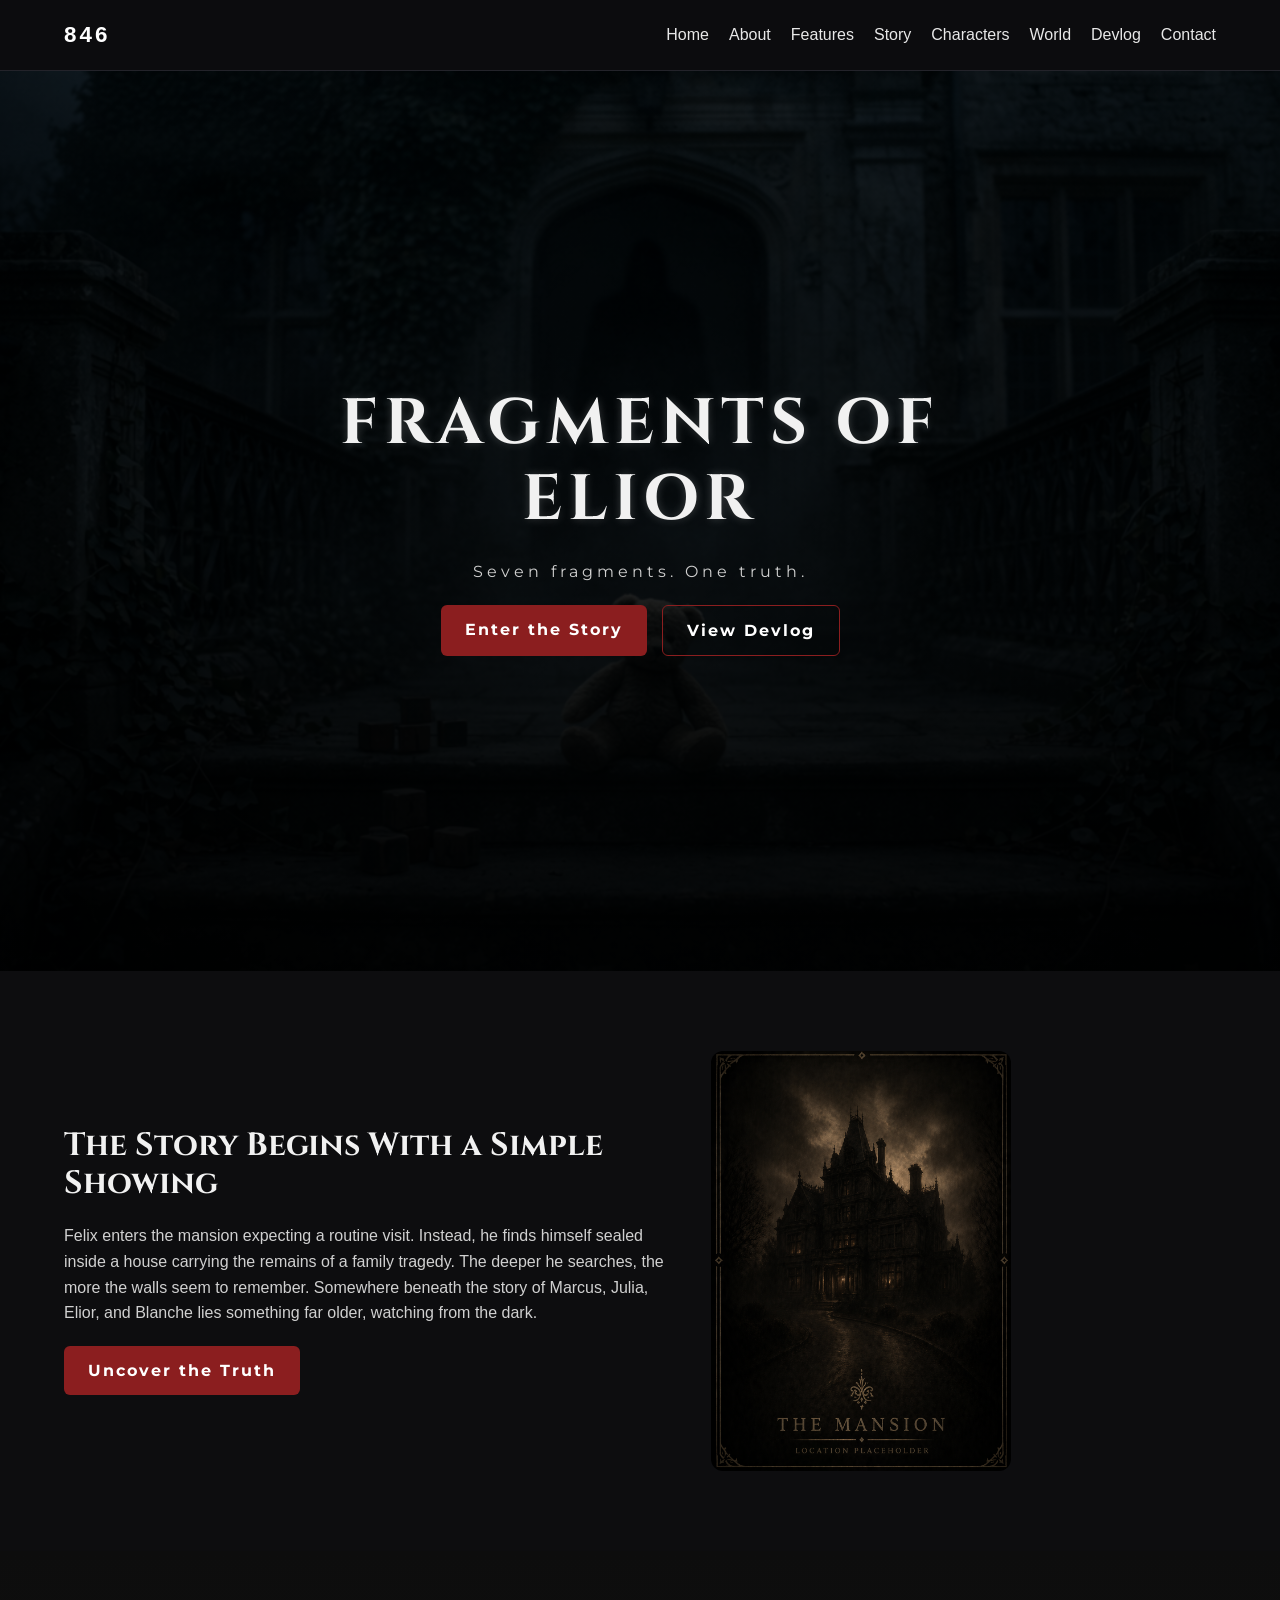
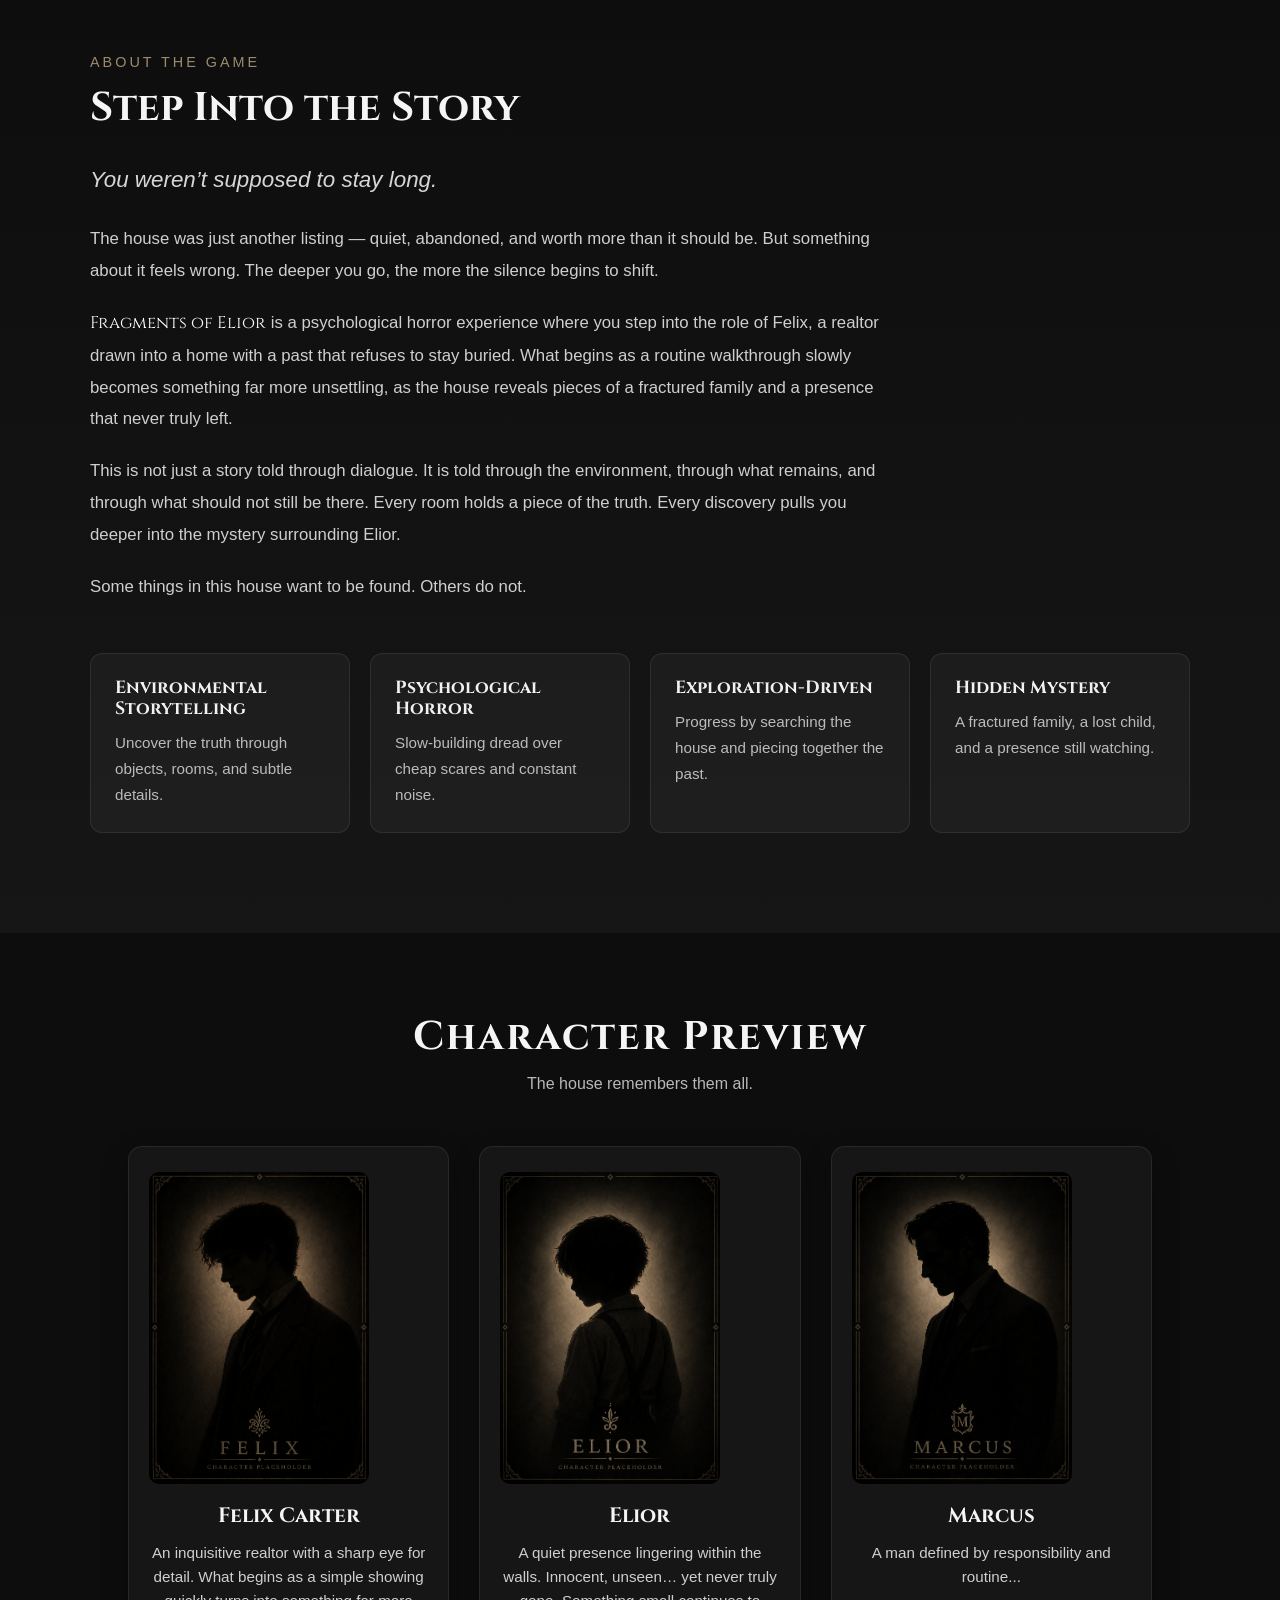
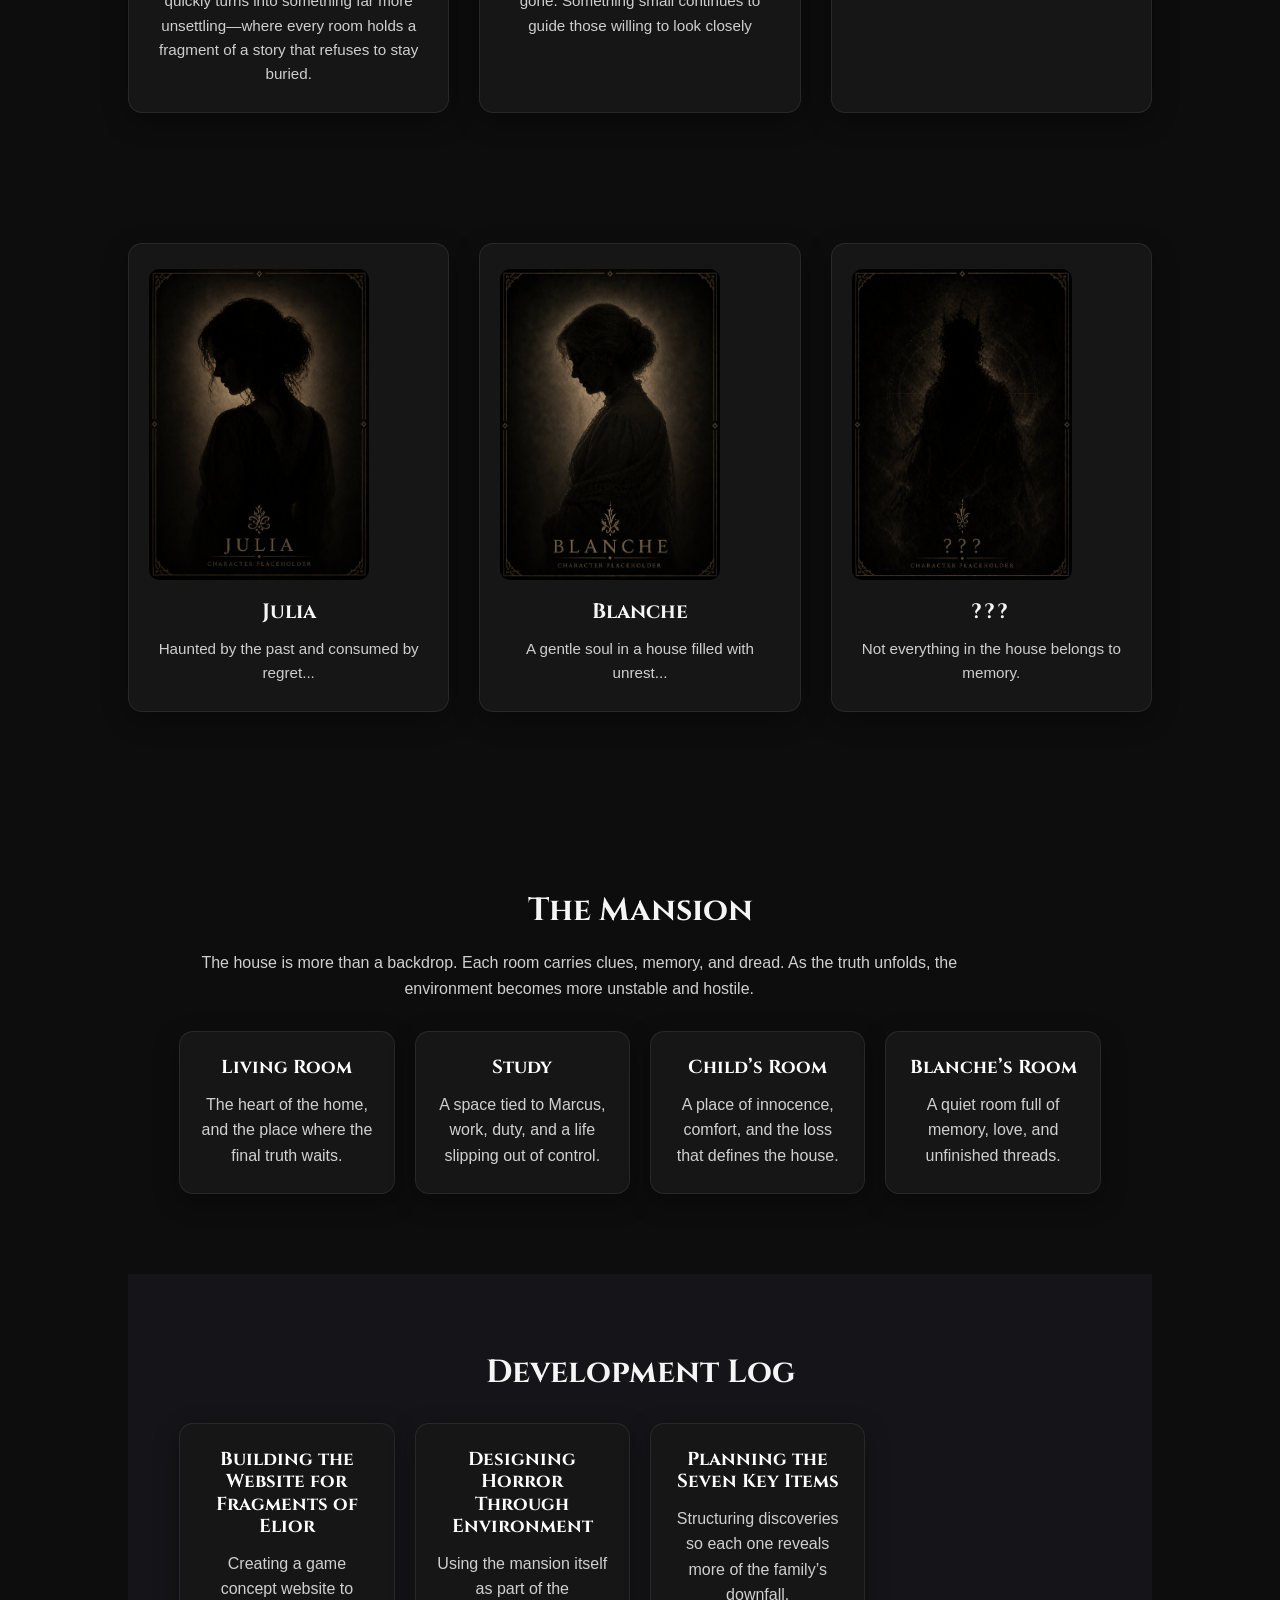
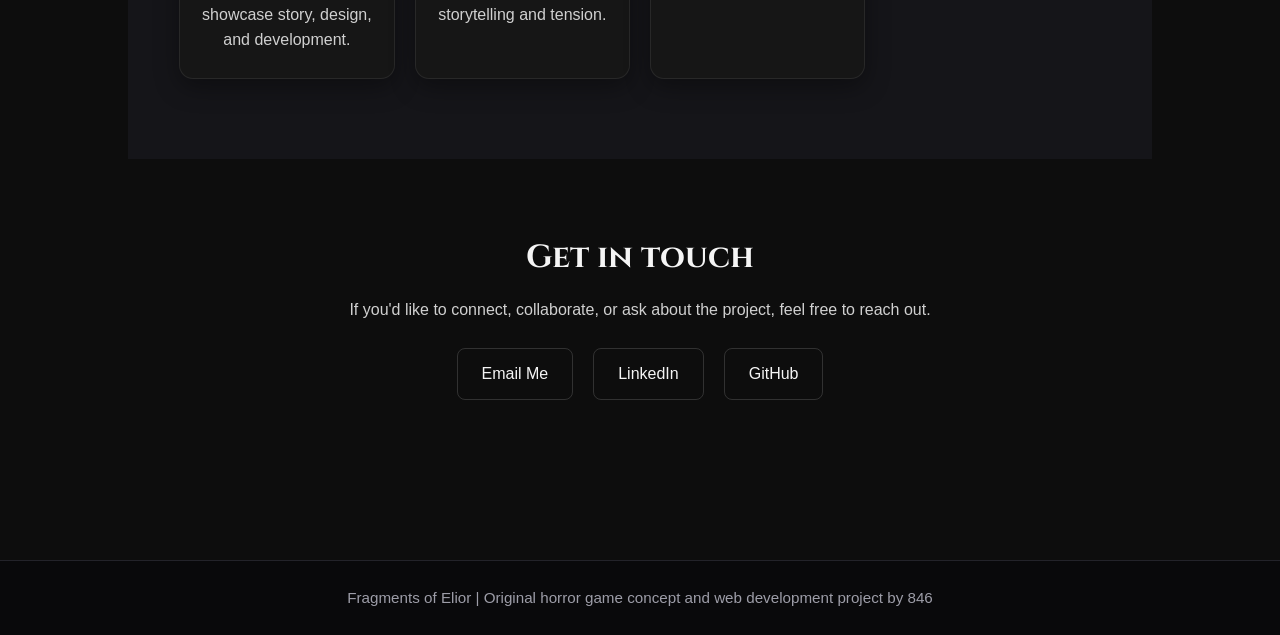
==== commit 933ccc22: "Update index.html" ====
--- a/index.html
+++ b/index.html
@@ -28,7 +28,7 @@
         <li><a href="#contact">Contact</a></li>
       </ul>
 
-      <button class="menu-toggle" aria-label="Toggle navigation">â˜°</button>
+      <button class="menu-toggle" aria-label="Toggle navigation">&#9776;</button>
     </nav>
   </header>
 
@@ -73,13 +73,13 @@
 
     <div class="about-intro">
       <p>
-        You werenâ€™t supposed to stay long.
+        You weren&rsquo;t supposed to stay long.
       </p>
     </div>
 
     <div class="about-text">
       <p>
-        The house was just another listing â€” quiet, abandoned, and worth more
+        The house was just another listing &mdash; quiet, abandoned, and worth more
         than it should be. But something about it feels wrong. The deeper you
         go, the more the silence begins to shift.
       </p>
@@ -142,7 +142,7 @@
       <div class="character-image">
     <img src="images/felix-placeholder.png" alt="Felix Carter"></div>
       <h3>Felix Carter</h3>
-      <p>An inquisitive realtor with a sharp eye for detail. What begins as a simple showing quickly turns into something far more unsettlingâ€”where every room holds a fragment of a story that refuses to stay buried.</p>
+      <p>An inquisitive realtor with a sharp eye for detail. What begins as a simple showing quickly turns into something far more unsettling&mdash;where every room holds a fragment of a story that refuses to stay buried.</p>
     </div>
 
     <div class="character-card reverse">
@@ -150,24 +150,24 @@
         <img src="images/elior-placeholder.png" alt="Elior">
       </div>
       <h3>Elior</h3>
-      <p>A quiet presence lingering within the walls. Innocent, unseenâ€¦ yet never truly gone. Something small continues to guide those willing to look closely
-      </p>
-    </div>
-
-    <div class="character-card">
-      <img src="images/Marcus-placeholder.png" alt="Marcus">
+      <p>A quiet presence lingering within the walls. Innocent, unseen&hellip; yet never truly gone. Something small continues to guide those willing to look closely
+      </p>
+    </div>
+
+    <div class="character-card">
+      <img src="images/marcus-placeholder.png" alt="Marcus">
       <h3>Marcus</h3>
       <p>A man defined by responsibility and routine...</p>
     </div>
 
     <div class="character-card">
-      <img src="images/Julia-placeholder.png" alt="Julia">
+      <img src="images/julia-placeholder.png" alt="Julia">
       <h3>Julia</h3>
       <p>Haunted by the past and consumed by regret...</p>
     </div>
 
     <div class="character-card">
-      <img src="images/Blanche-placeholder.png" alt="Blanche">
+      <img src="images/blanche-placeholder.png" alt="Blanche">
       <h3>Blanche</h3>
       <p>A gentle soul in a house filled with unrest...</p>
     </div>
@@ -201,12 +201,12 @@
           </article>
 
           <article class="card">
-            <h3>Child's Room</h3>
+            <h3>Child&rsquo;s Room</h3>
             <p>A place of innocence, comfort, and the loss that defines the house.</p>
           </article>
 
           <article class="card">
-            <h3>Blanche's Room</h3>
+            <h3>Blanche&rsquo;s Room</h3>
             <p>A quiet room full of memory, love, and unfinished threads.</p>
           </article>
         </div>
@@ -235,7 +235,7 @@
           <article class="card">
             <h3>Planning the Seven Key Items</h3>
             <p>
-              Structuring discoveries so each one reveals more of the familyâ€™s downfall.
+              Structuring discoveries so each one reveals more of the family&rsquo;s downfall.
             </p>
           </article>
         </div>
@@ -268,3 +268,4 @@
   <script src="script.js"></script>
 </body>
 </html>
+
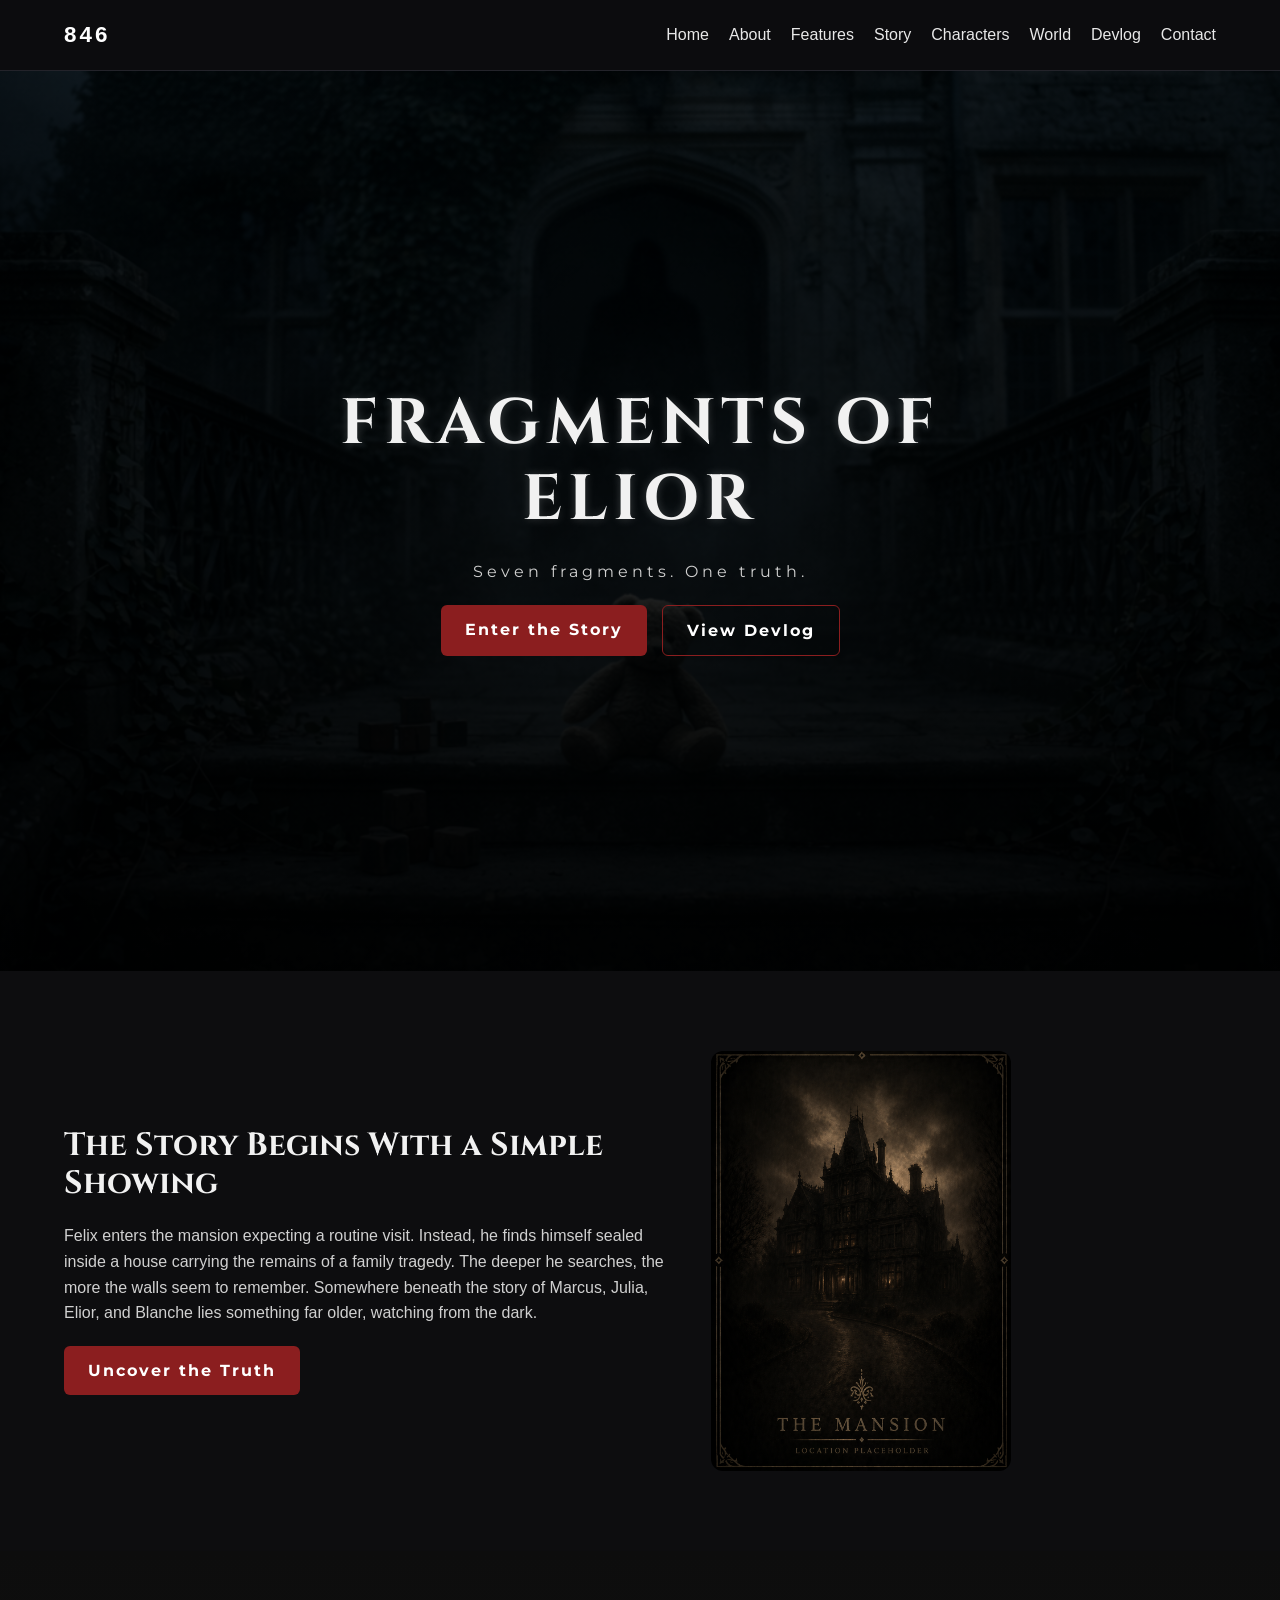
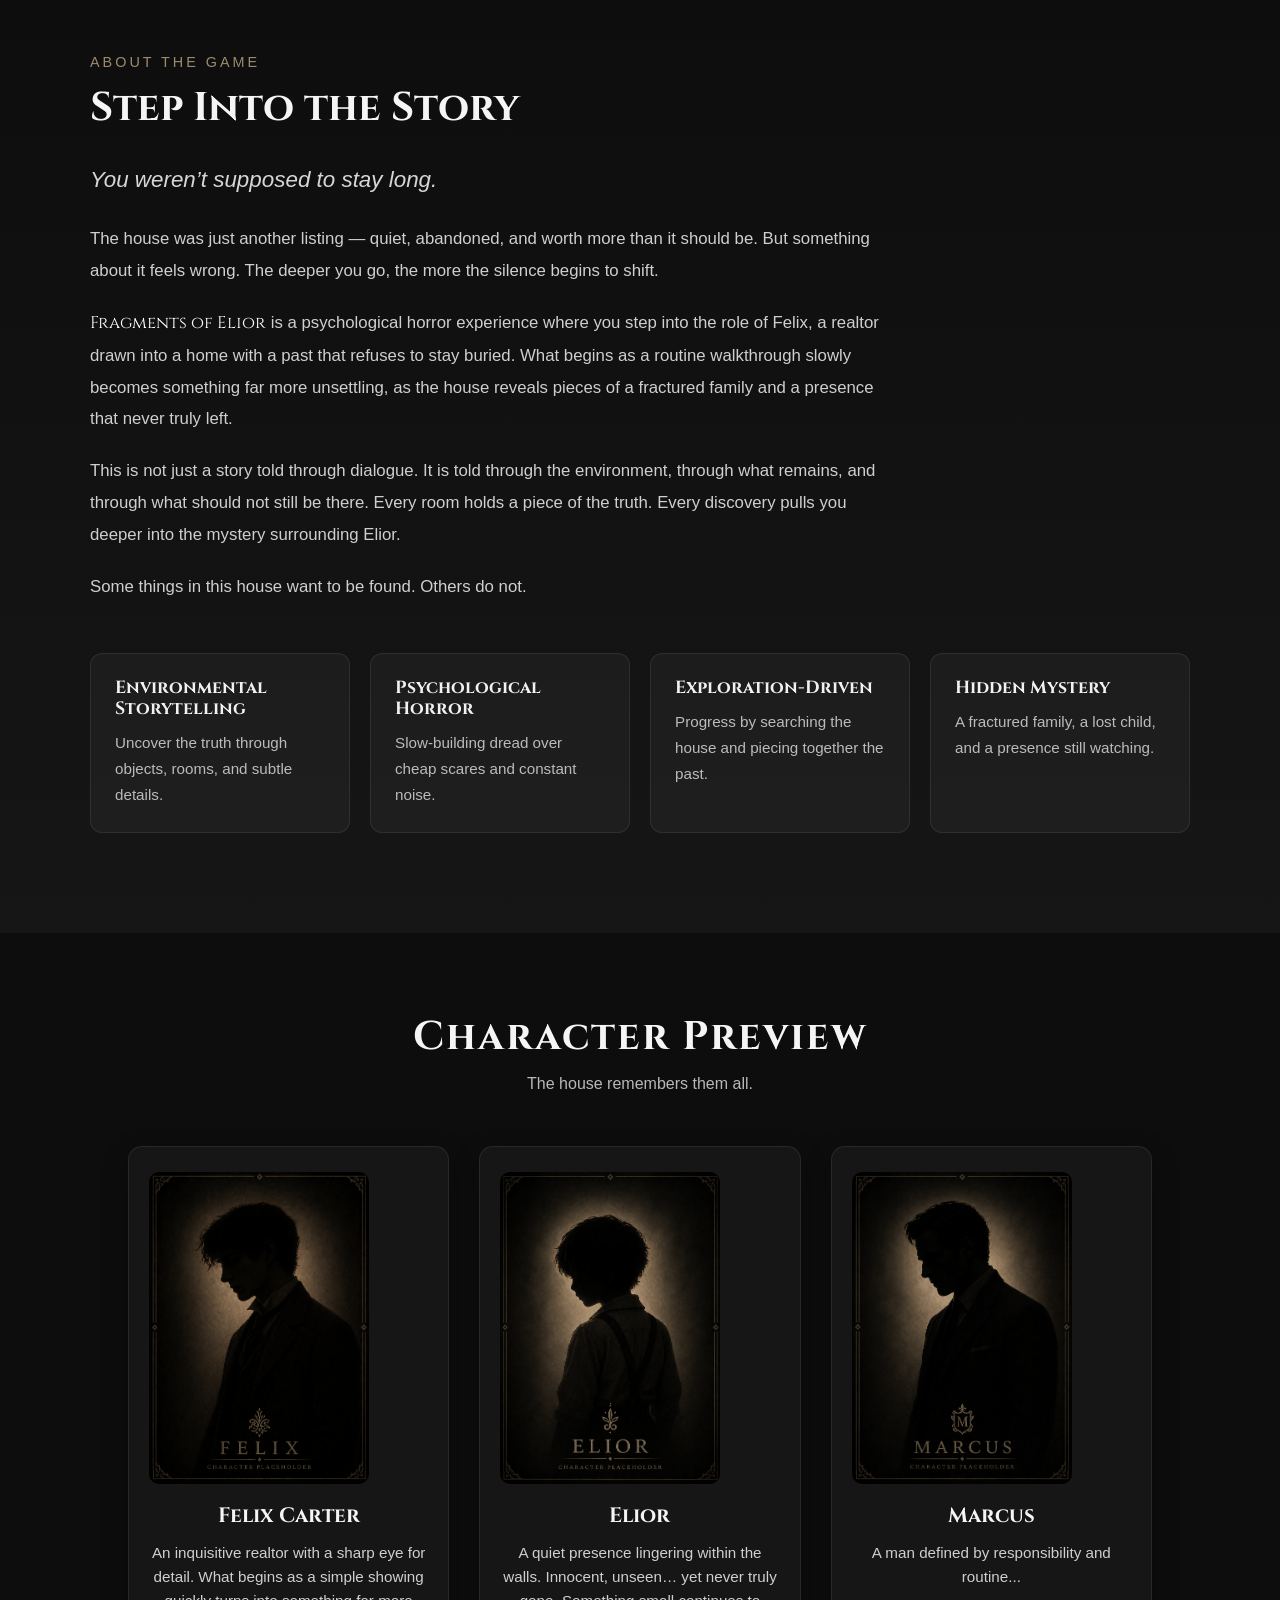
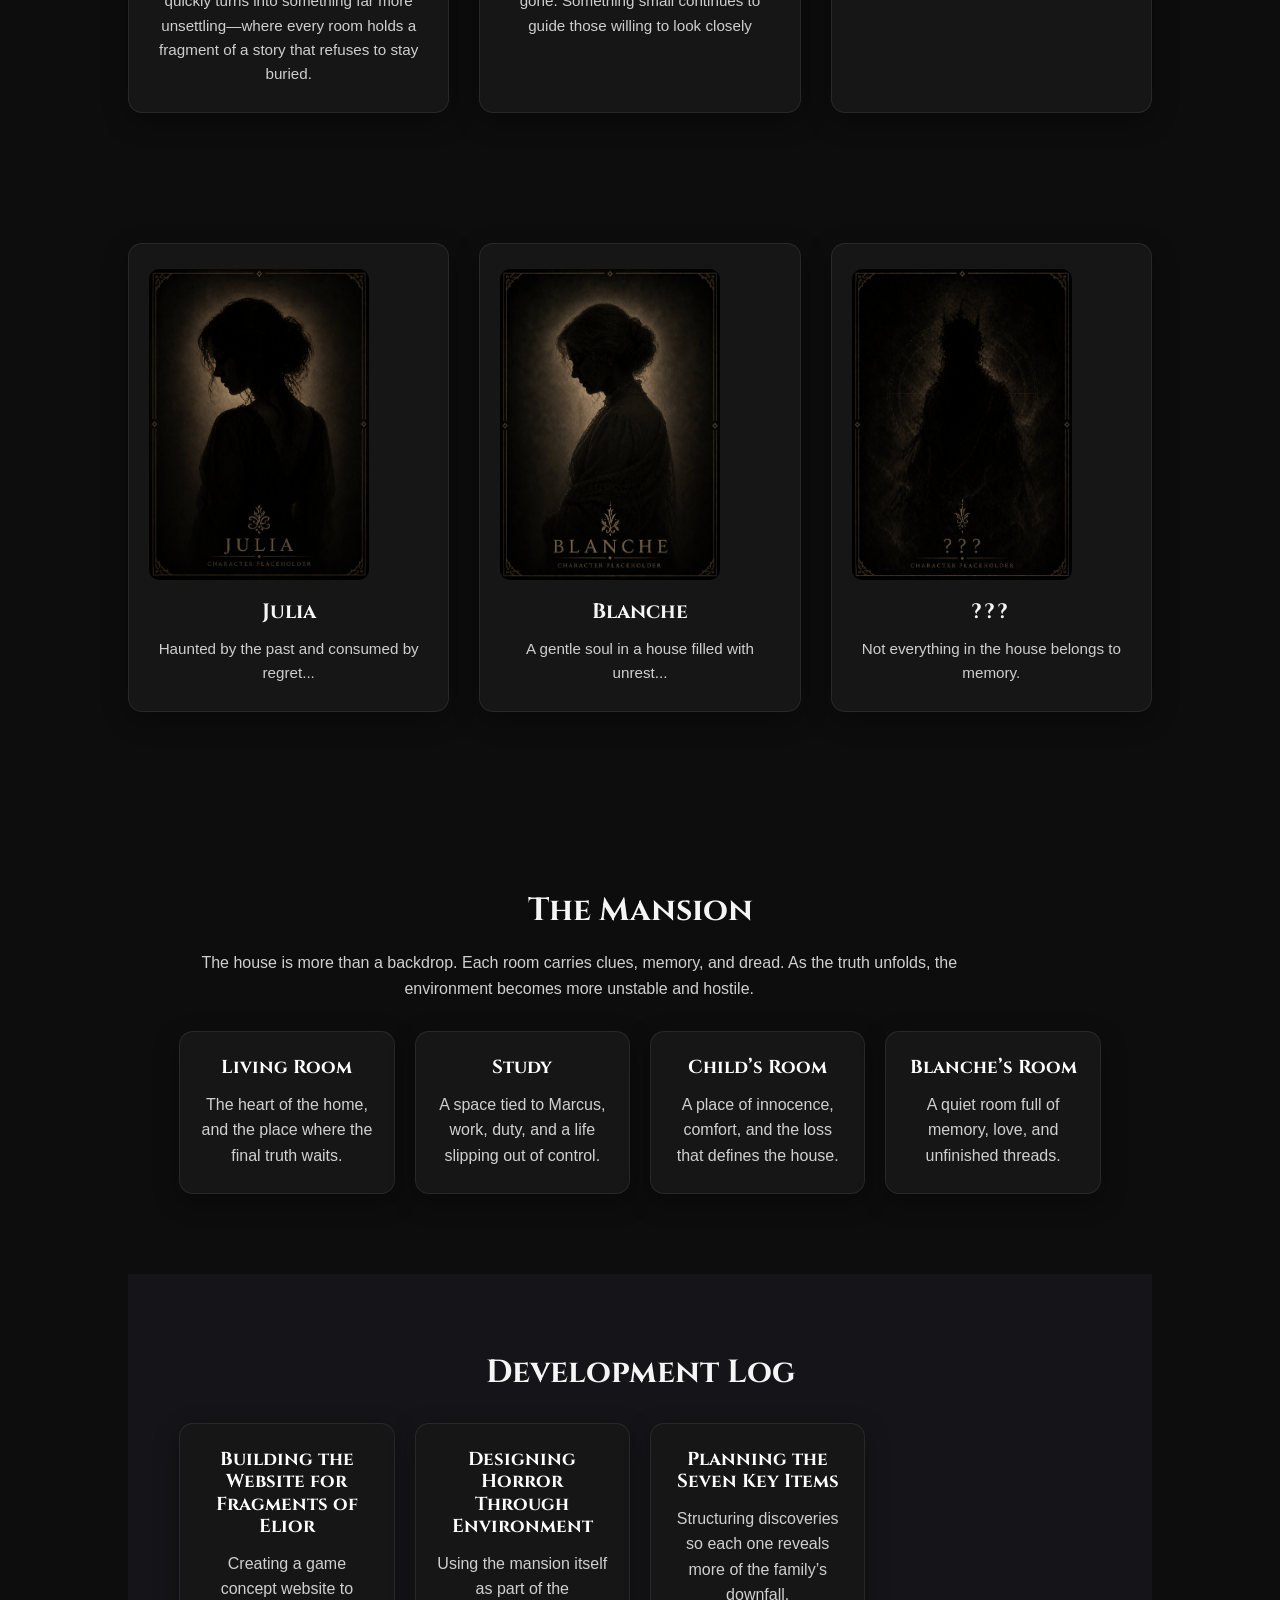
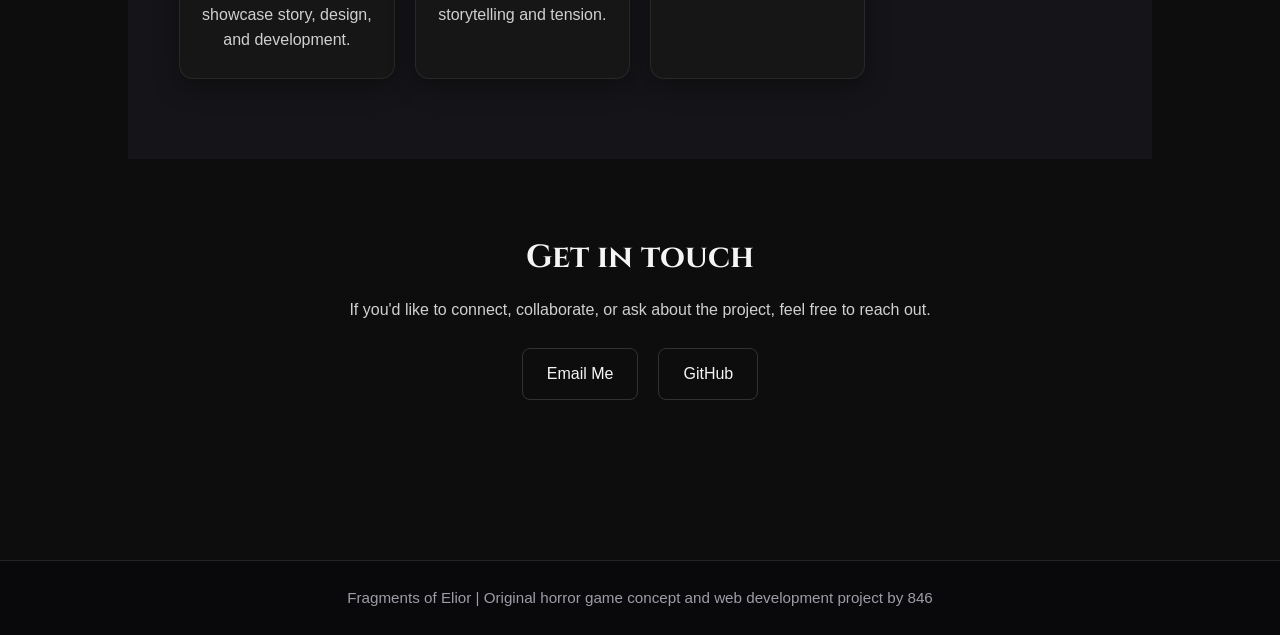
==== commit 284bd3da: "Update index.html" ====
--- a/index.html
+++ b/index.html
@@ -250,8 +250,7 @@
 
         </p>
   <div class="contact-links">
-    <a href="mailto:youremail@example.com" class="contact-btn">Email Me</a>
-    <a href="https://linkedin.com/in/yourprofile" target="_blank" class="contact-btn">LinkedIn</a>
+    <a href="mailto:846production@gmail.com" class="contact-btn">Email Me</a>
     <a href="https://github.com/yourprofile" target="_blank" class="contact-btn">GitHub</a>
   </div>
       </div>
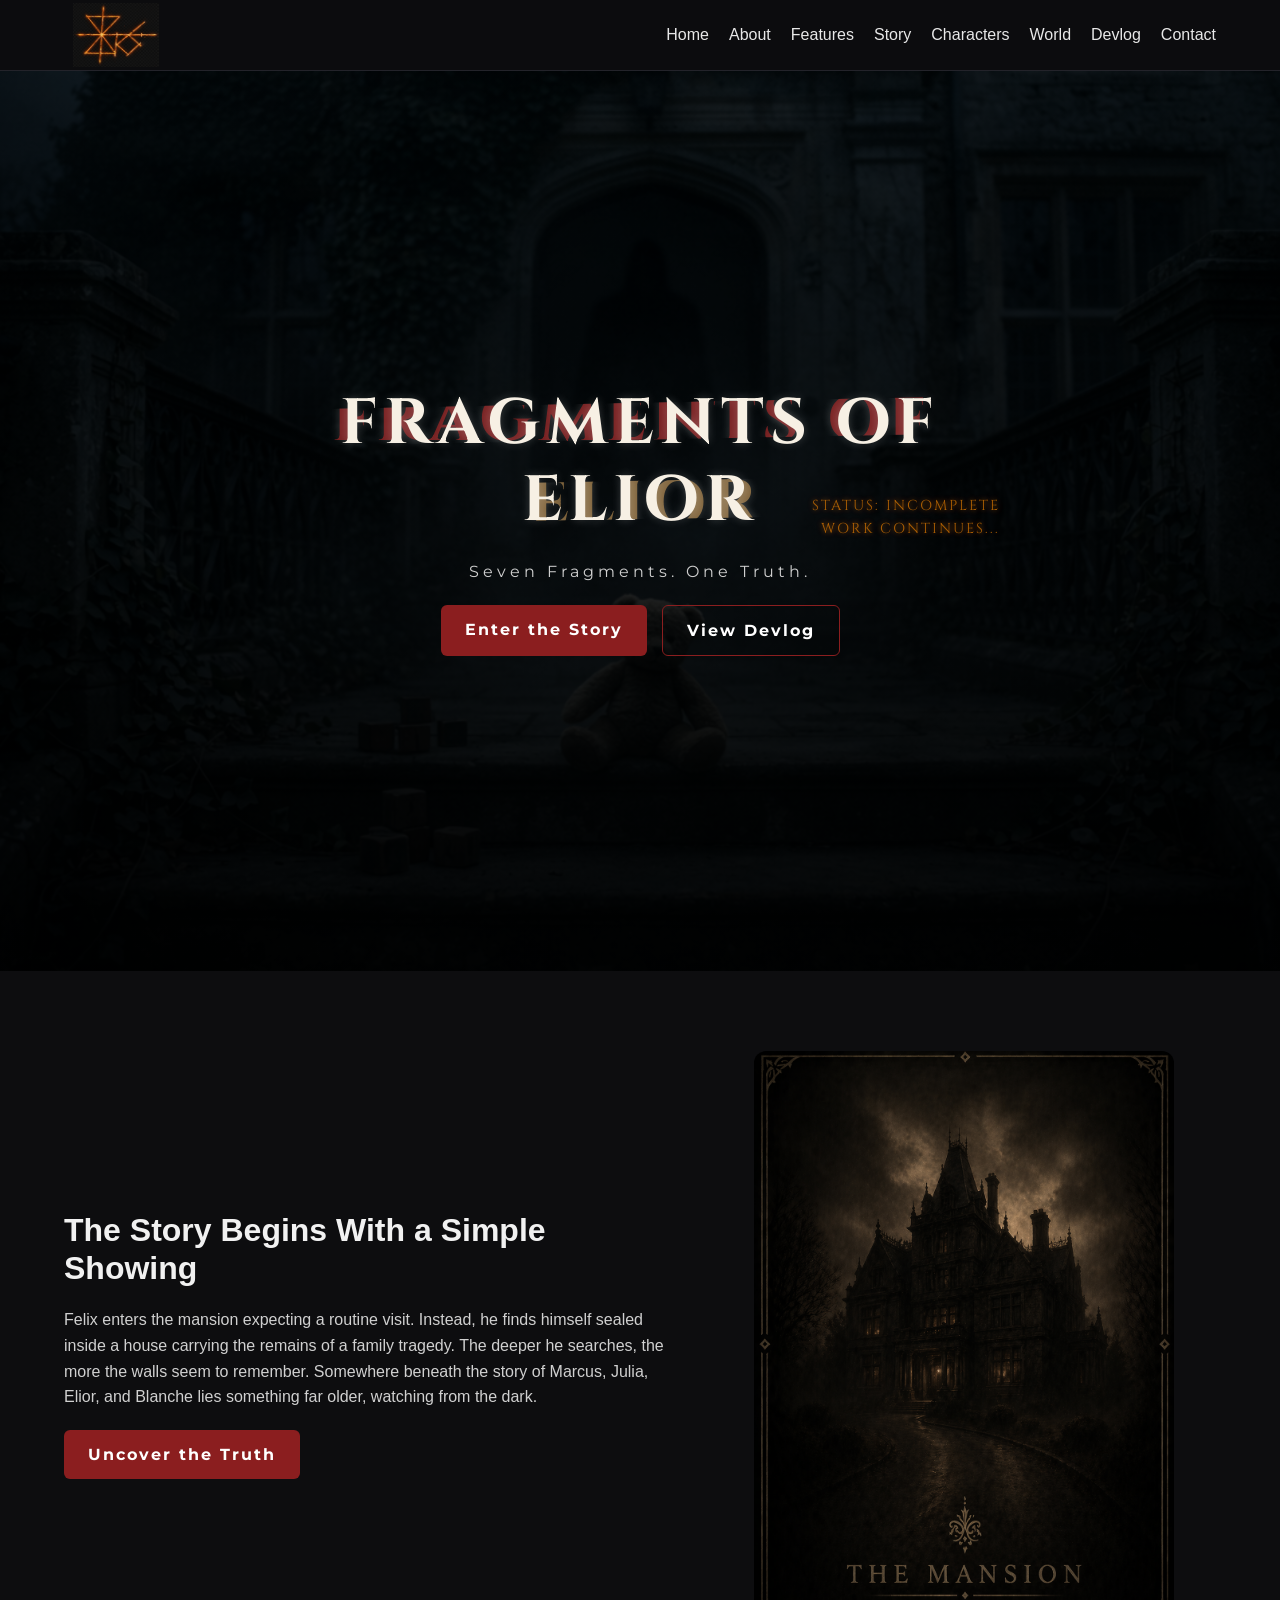
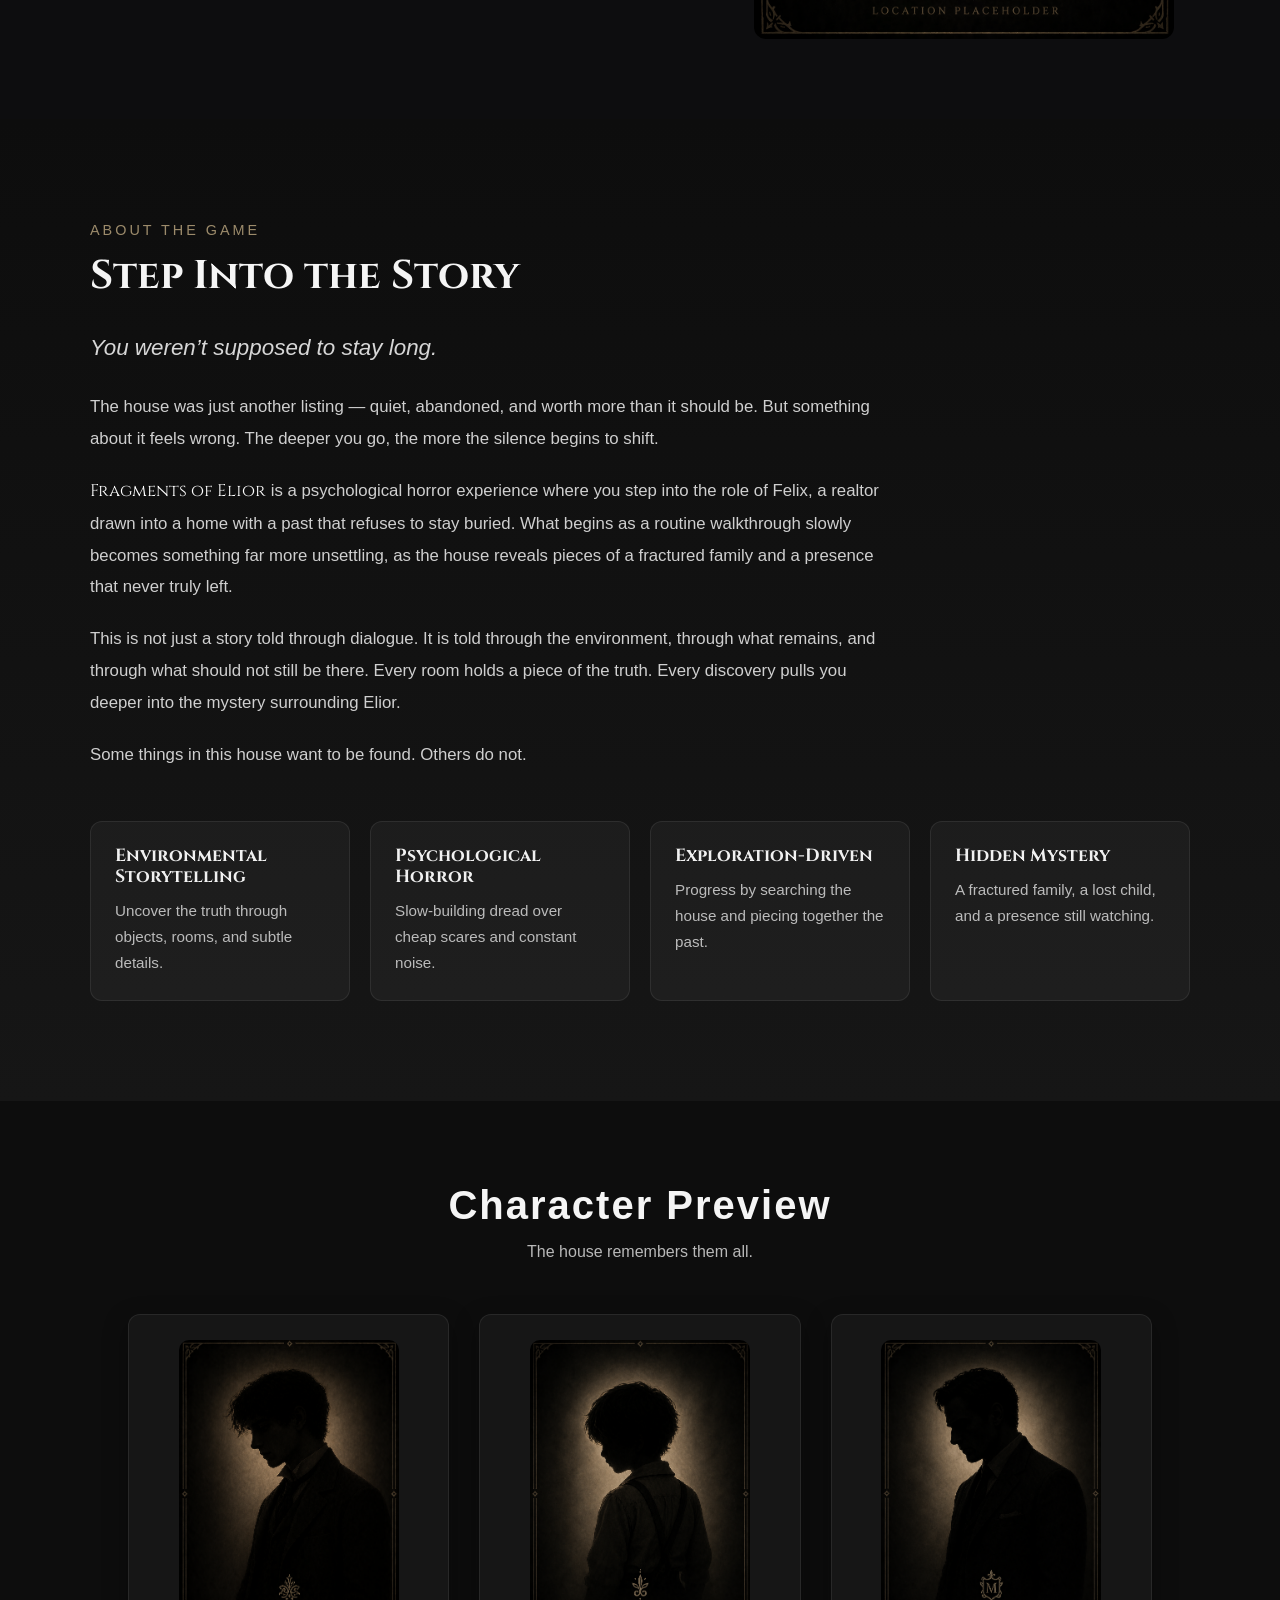
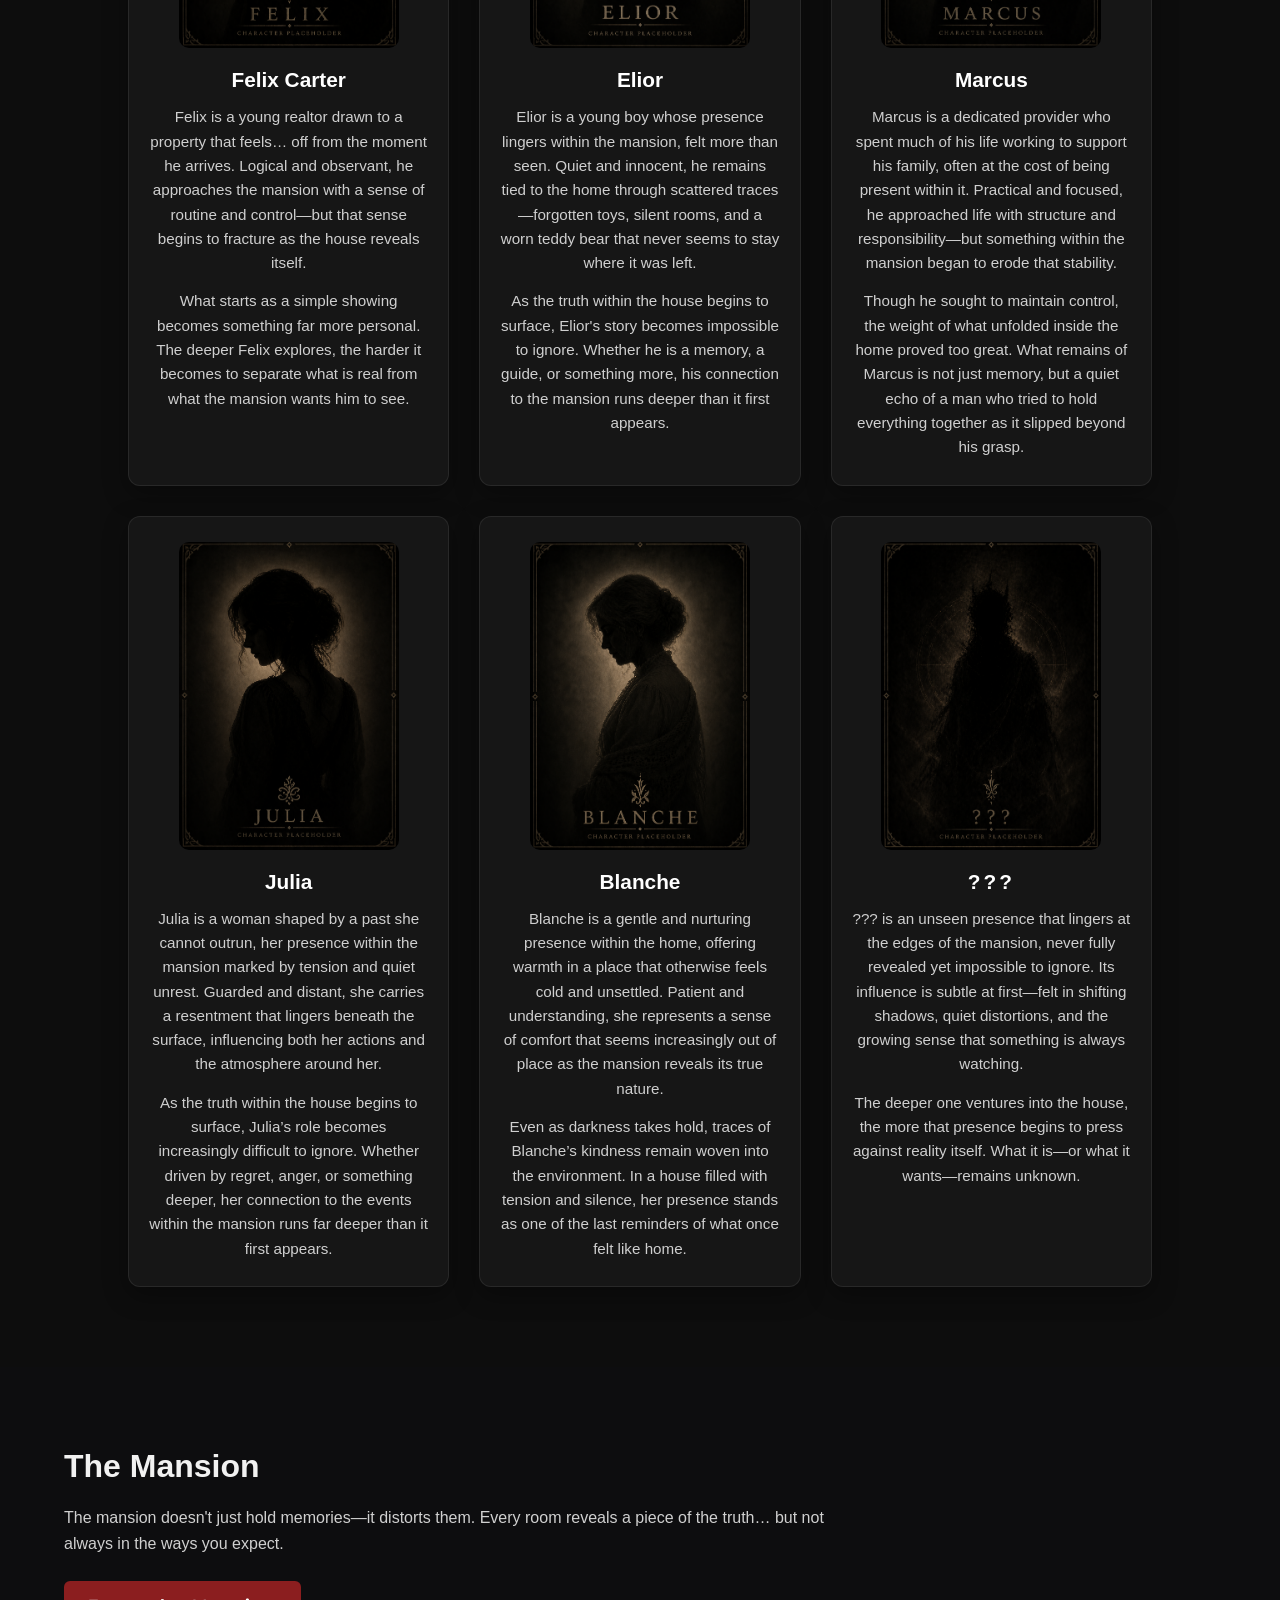
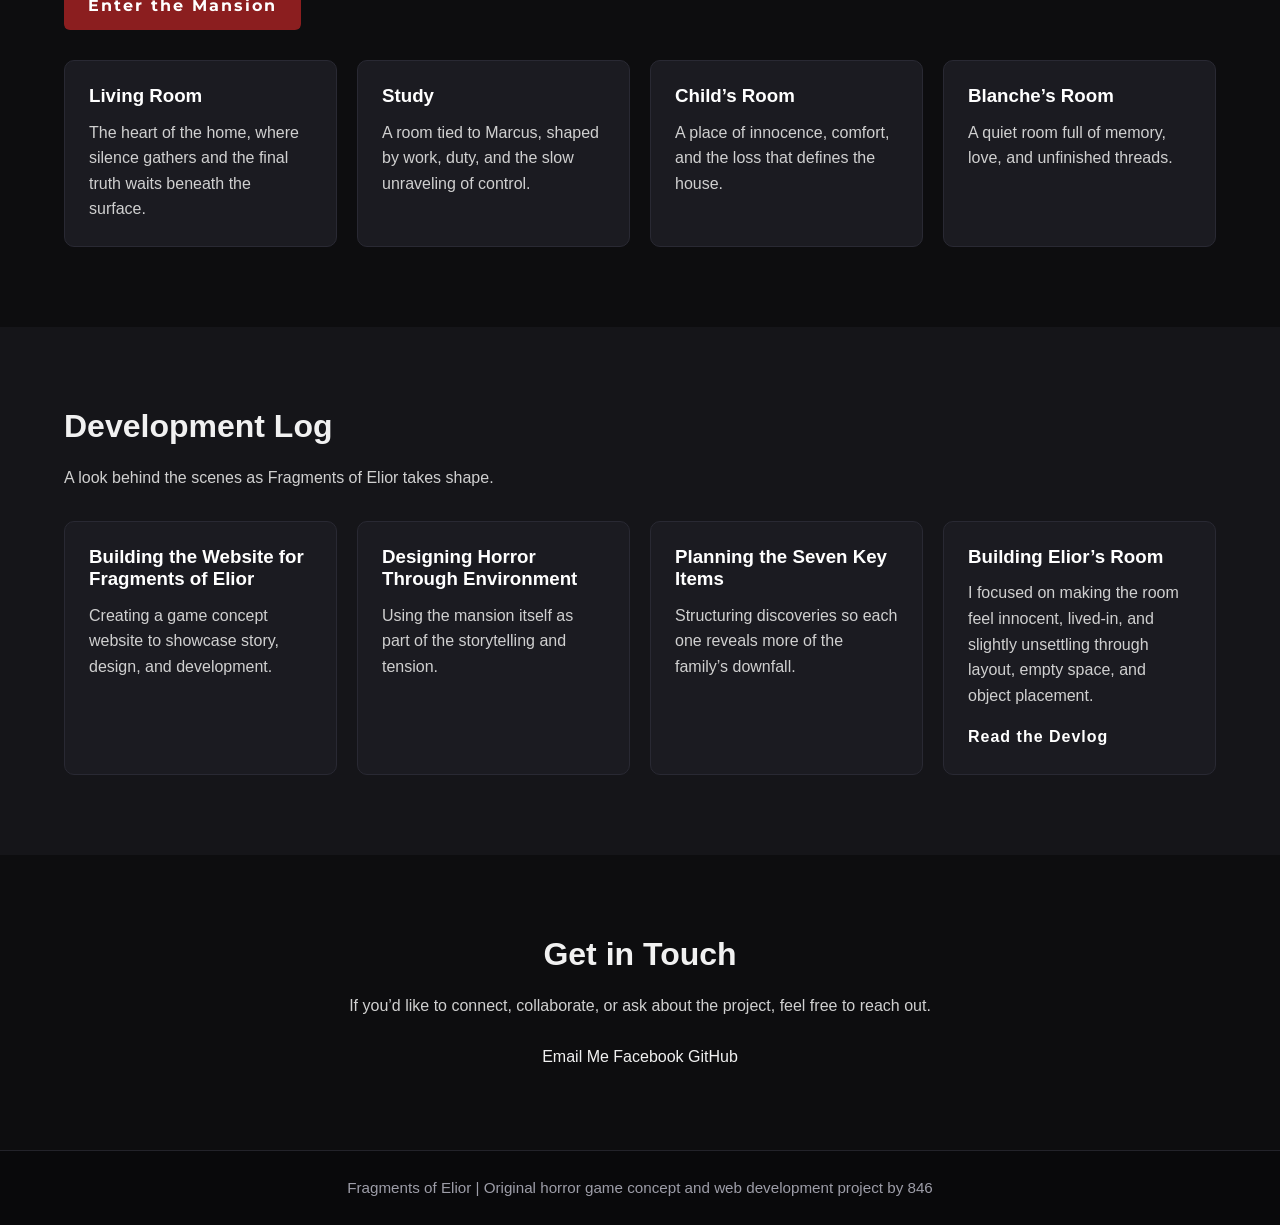
==== commit db48f8cd: "Update Fragments of Elior game site files" ====
--- a/index.html
+++ b/index.html
@@ -1,21 +1,18 @@
-<!DOCTYPE html>
+﻿<!DOCTYPE html>
 <html lang="en">
 <head>
   <meta charset="UTF-8" />
   <meta name="viewport" content="width=device-width, initial-scale=1.0" />
   <title>Fragments of Elior | Horror Game Concept</title>
-
-  <!-- Google Fonts -->
-  <link href="https://fonts.googleapis.com/css2?family=Cinzel:wght@600&family=Montserrat:wght@300;400;600&display=swap" rel="stylesheet">
-
-  <!-- Your CSS -->
+  <link rel="preconnect" href="https://fonts.googleapis.com" />
+  <link rel="preconnect" href="https://fonts.gstatic.com" crossorigin />
+  <link href="https://fonts.googleapis.com/css2?family=Cinzel:wght@600&family=Montserrat:wght@300;400;600&display=swap" rel="stylesheet" />
   <link rel="stylesheet" href="style.css" />
 </head>
 <body>
-  <!-- Navigation -->
   <header>
-    <nav class="navbar">
-      <div class="logo">846</div>
+    <nav class="navbar" aria-label="Main navigation">
+      <a class="logo" href="#hero" aria-label="Fragments of Elior home"><img src="images/logo.png" alt="Fragments of Elior logo"></a>
 
       <ul class="nav-links">
         <li><a href="#hero">Home</a></li>
@@ -28,25 +25,31 @@
         <li><a href="#contact">Contact</a></li>
       </ul>
 
-      <button class="menu-toggle" aria-label="Toggle navigation">&#9776;</button>
+      <button class="menu-toggle" type="button" aria-label="Toggle navigation" aria-expanded="false">&#9776;</button>
     </nav>
   </header>
 
   <main>
-    <!-- Hero Section -->
     <section id="hero" class="hero">
-      <div class="hero-overlay"></div>
       <div class="hero-content">
-      <h1 class="title">Fragments of Elior</h1>
-      <p class="tagline">Seven fragments. One truth.</p>
+        <h1 class="title fragmented-title" data-text="Fragments of Elior">
+          <span class="title-text">Fragments of Elior</span>
+          <span class="title-shard" aria-hidden="true">Fragments of Elior</span>
+          <span class="title-shard" aria-hidden="true">Fragments of Elior</span>
+          <span class="title-shard" aria-hidden="true">Fragments of Elior</span>
+        </h1>
+        <p class="tagline">Seven Fragments. One Truth.</p>
         <div class="hero-buttons">
           <a href="#story" class="btn primary-btn">Enter the Story</a>
           <a href="#devlog" class="btn secondary-btn">View Devlog</a>
         </div>
-      </div>
-    </section>
-
-    <!-- Story Preview -->
+                  <div class="status-tag">
+          STATUS: INCOMPLETE<br>
+          WORK CONTINUES...
+          </div>
+      </div>
+    </section>
+
     <section id="story" class="section">
       <div class="container two-column">
         <div class="text-block">
@@ -59,152 +62,189 @@
           </p>
           <a href="#about" class="btn primary-btn">Uncover the Truth</a>
         </div>
-                <div class="character-image">
-    <img src="images/block-placeholder.png" alt="mansion"></div>
-      </div>
-    </section>
-
-
-    <!-- About -->
-<section id="about" class="about-section">
-  <div class="about-container">
-    <p class="section-tag">About the Game</p>
-    <h2>Step Into the Story</h2>
-
-    <div class="about-intro">
-      <p>
-        You weren&rsquo;t supposed to stay long.
-      </p>
-    </div>
-
-    <div class="about-text">
-      <p>
-        The house was just another listing &mdash; quiet, abandoned, and worth more
-        than it should be. But something about it feels wrong. The deeper you
-        go, the more the silence begins to shift.
-      </p>
-
-      <p>
-        <span class="game-title">Fragments of Elior</span> is a psychological
-        horror experience where you step into the role of Felix, a realtor
-        drawn into a home with a past that refuses to stay buried. What begins
-        as a routine walkthrough slowly becomes something far more unsettling,
-        as the house reveals pieces of a fractured family and a presence that
-        never truly left.
-      </p>
-
-      <p>
-        This is not just a story told through dialogue. It is told through the
-        environment, through what remains, and through what should not still be
-        there. Every room holds a piece of the truth. Every discovery pulls you
-        deeper into the mystery surrounding Elior.
-      </p>
-
-      <p>
-        Some things in this house want to be found. Others do not.
-      </p>
-    </div>
-
-    <div class="about-features">
-      <div class="feature-card">
-        <h3>Environmental Storytelling</h3>
-        <p>Uncover the truth through objects, rooms, and subtle details.</p>
-      </div>
-
-      <div class="feature-card">
-        <h3>Psychological Horror</h3>
-        <p>Slow-building dread over cheap scares and constant noise.</p>
-      </div>
-
-      <div class="feature-card">
-        <h3>Exploration-Driven</h3>
-        <p>Progress by searching the house and piecing together the past.</p>
-      </div>
-
-      <div class="feature-card">
-        <h3>Hidden Mystery</h3>
-        <p>A fractured family, a lost child, and a presence still watching.</p>
-      </div>
-    </div>
-  </div>
-</section>
-
-<!-- Character Detail -->
-
-<section class="characters">
-  <div class="characters-header">
-    <h2>Character Preview</h2>
-    <p>The house remembers them all.</p>
-  </div>
-
-  <div class="character-grid">
-    <div class="character-card">
-      <div class="character-image">
-    <img src="images/felix-placeholder.png" alt="Felix Carter"></div>
-      <h3>Felix Carter</h3>
-      <p>An inquisitive realtor with a sharp eye for detail. What begins as a simple showing quickly turns into something far more unsettling&mdash;where every room holds a fragment of a story that refuses to stay buried.</p>
-    </div>
-
-    <div class="character-card reverse">
-      <div class="character-image">
-        <img src="images/elior-placeholder.png" alt="Elior">
-      </div>
-      <h3>Elior</h3>
-      <p>A quiet presence lingering within the walls. Innocent, unseen&hellip; yet never truly gone. Something small continues to guide those willing to look closely
-      </p>
-    </div>
-
-    <div class="character-card">
-      <img src="images/marcus-placeholder.png" alt="Marcus">
-      <h3>Marcus</h3>
-      <p>A man defined by responsibility and routine...</p>
-    </div>
-
-    <div class="character-card">
-      <img src="images/julia-placeholder.png" alt="Julia">
-      <h3>Julia</h3>
-      <p>Haunted by the past and consumed by regret...</p>
-    </div>
-
-    <div class="character-card">
-      <img src="images/blanche-placeholder.png" alt="Blanche">
-      <h3>Blanche</h3>
-      <p>A gentle soul in a house filled with unrest...</p>
-    </div>
-
-    <div class="character-card hidden-presence">
-      <img src="images/unknown-placeholder.png" alt="Unknown Presence">
-      <h3>???</h3>
-      <p>Not everything in the house belongs to memory.</p>
-    </div>
-  </div>
-
-
-    <!-- World -->
+
+        <div class="character-image">
+          <img src="images/block-placeholder.png" alt="A dark mansion interior" />
+        </div>
+      </div>
+    </section>
+
+    <section id="about" class="about-section">
+      <div class="about-container">
+        <p class="section-tag">About the Game</p>
+        <h2>Step Into the Story</h2>
+
+        <div class="about-intro">
+          <p>You weren&rsquo;t supposed to stay long.</p>
+        </div>
+
+        <div class="about-text">
+          <p>
+            The house was just another listing &mdash; quiet, abandoned, and worth more
+            than it should be. But something about it feels wrong. The deeper you
+            go, the more the silence begins to shift.
+          </p>
+          <p>
+            <span class="game-title">Fragments of Elior</span> is a psychological
+            horror experience where you step into the role of Felix, a realtor
+            drawn into a home with a past that refuses to stay buried. What begins
+            as a routine walkthrough slowly becomes something far more unsettling,
+            as the house reveals pieces of a fractured family and a presence that
+            never truly left.
+          </p>
+          <p>
+            This is not just a story told through dialogue. It is told through the
+            environment, through what remains, and through what should not still be
+            there. Every room holds a piece of the truth. Every discovery pulls you
+            deeper into the mystery surrounding Elior.
+          </p>
+          <p>Some things in this house want to be found. Others do not.</p>
+        </div>
+
+        <div id="features" class="about-features">
+          <article class="feature-card">
+            <h3>Environmental Storytelling</h3>
+            <p>Uncover the truth through objects, rooms, and subtle details.</p>
+          </article>
+          <article class="feature-card">
+            <h3>Psychological Horror</h3>
+            <p>Slow-building dread over cheap scares and constant noise.</p>
+          </article>
+          <article class="feature-card">
+            <h3>Exploration-Driven</h3>
+            <p>Progress by searching the house and piecing together the past.</p>
+          </article>
+          <article class="feature-card">
+            <h3>Hidden Mystery</h3>
+            <p>A fractured family, a lost child, and a presence still watching.</p>
+          </article>
+        </div>
+      </div>
+    </section>
+
+    <section id="characters" class="characters">
+      <div class="characters-header">
+        <h2>Character Preview</h2>
+        <p>The house remembers them all.</p>
+      </div>
+
+      <div class="character-grid">
+        <article class="character-card">
+          <img src="images/felix-placeholder.png" alt="Felix Carter" />
+          <h3>Felix Carter</h3>
+          <p>
+            Felix is a young realtor drawn to a property that feels&hellip; 
+            off from the moment he arrives. Logical and observant, he approaches 
+            the mansion with a sense of routine and control&mdash;but that sense 
+            begins to fracture as the house reveals itself.
+            </p>
+            <p>
+            What starts as a simple showing becomes something far more personal. 
+            The deeper Felix explores, the harder it becomes to separate what is 
+            real from what the mansion wants him to see.
+          </p>
+        </article>
+
+        <article class="character-card">
+          <img src="images/elior-placeholder.png" alt="Elior" />
+          <h3>Elior</h3>
+          <p>
+            Elior is a young boy whose presence lingers within the mansion, 
+            felt more than seen. Quiet and innocent, he remains tied to the home 
+            through scattered traces&mdash;forgotten toys, silent rooms, and a worn 
+            teddy bear that never seems to stay where it was left.
+            </p>
+            <p>
+            As the truth within the house begins to surface, Elior&apos;s story becomes 
+            impossible to ignore. Whether he is a memory, a guide, or something more, 
+            his connection to the mansion runs deeper than it first appears.
+          </p>
+        </article>
+
+        <article class="character-card">
+          <img src="images/marcus-placeholder.png" alt="Marcus" />
+          <h3>Marcus</h3>
+          <p>
+            Marcus is a dedicated provider who spent much of his life working to support his family, often at
+            the cost of being present within it. Practical and focused, he approached life with structure and
+            responsibility&mdash;but something within the mansion began to erode that stability.
+          </p>
+          <p>
+            Though he sought to maintain control, the weight of what unfolded inside the home proved too great.
+            What remains of Marcus is not just memory, but a quiet echo of a man who tried to hold everything
+            together as it slipped beyond his grasp.
+          </p>
+        </article>
+
+        <article class="character-card">
+          <img src="images/julia-placeholder.png" alt="Julia" />
+          <h3>Julia</h3>
+          <p>
+            Julia is a woman shaped by a past she cannot outrun, her presence within the mansion marked by
+            tension and quiet unrest. Guarded and distant, she carries a resentment that lingers beneath the
+            surface, influencing both her actions and the atmosphere around her.
+          </p>
+          <p>
+            As the truth within the house begins to surface, Julia&rsquo;s role becomes increasingly difficult to
+            ignore. Whether driven by regret, anger, or something deeper, her connection to the events within
+            the mansion runs far deeper than it first appears.
+          </p>
+        </article>
+
+        <article class="character-card">
+          <img src="images/blanche-placeholder.png" alt="Blanche" />
+          <h3>Blanche</h3>
+          <p>
+            Blanche is a gentle and nurturing presence within the home, offering warmth in a place that otherwise
+            feels cold and unsettled. Patient and understanding, she represents a sense of comfort that seems
+            increasingly out of place as the mansion reveals its true nature.
+          </p>
+          <p>
+            Even as darkness takes hold, traces of Blanche&rsquo;s kindness remain woven into the environment. In a
+            house filled with tension and silence, her presence stands as one of the last reminders of what once
+            felt like home.
+          </p>
+        </article>
+
+        <article class="character-card hidden-presence">
+          <img src="images/unknown-placeholder.png" alt="Unknown Presence" />
+          <h3>???</h3>
+          <p>
+            ??? is an unseen presence that lingers at the edges of the mansion, never fully revealed yet impossible
+            to ignore. Its influence is subtle at first&mdash;felt in shifting shadows, quiet distortions, and the
+            growing sense that something is always watching.
+          </p>
+          <p>
+            The deeper one ventures into the house, the more that presence begins to press against reality itself.
+            What it is&mdash;or what it wants&mdash;remains unknown.
+          </p>
+        </article>
+      </div>
+    </section>
+
     <section id="world" class="section">
       <div class="container">
         <h2>The Mansion</h2>
         <p class="section-intro">
-          The house is more than a backdrop. Each room carries clues, memory, and dread.
-          As the truth unfolds, the environment becomes more unstable and hostile.
+          The mansion doesn&apos;t just hold memories&mdash;it distorts them.  
+          Every room reveals a piece of the truth&hellip; but not always in the ways you expect.
         </p>
+        <a href="mansion.html" class="btn primary-btn mansion-page-btn">Enter the Mansion</a>
 
         <div class="card-grid">
           <article class="card">
             <h3>Living Room</h3>
-            <p>The heart of the home, and the place where the final truth waits.</p>
-          </article>
-
+            <p>The heart of the home, where silence gathers and the final truth waits beneath the surface.
+            </p>
+          </article>
           <article class="card">
             <h3>Study</h3>
-            <p>A space tied to Marcus, work, duty, and a life slipping out of control.</p>
-          </article>
-
+            <p>A room tied to Marcus, shaped by work, duty, and the slow unraveling of control.</p>
+          </article>
           <article class="card">
             <h3>Child&rsquo;s Room</h3>
             <p>A place of innocence, comfort, and the loss that defines the house.</p>
           </article>
-
           <article class="card">
             <h3>Blanche&rsquo;s Room</h3>
             <p>A quiet room full of memory, love, and unfinished threads.</p>
@@ -213,51 +253,52 @@
       </div>
     </section>
 
-    <!-- Devlog -->
     <section id="devlog" class="section alt-section">
       <div class="container">
         <h2>Development Log</h2>
+        <p class="section-intro">
+          A look behind the scenes as Fragments of Elior takes shape.
+        </p>
+
         <div class="card-grid">
           <article class="card">
             <h3>Building the Website for Fragments of Elior</h3>
+            <p>Creating a game concept website to showcase story, design, and development.</p>
+          </article>
+
+          <article class="card">
+            <h3>Designing Horror Through Environment</h3>
+            <p>Using the mansion itself as part of the storytelling and tension.</p>
+          </article>
+
+          <article class="card">
+            <h3>Planning the Seven Key Items</h3>
+            <p>Structuring discoveries so each one reveals more of the family&rsquo;s downfall.</p>
+          </article>
+
+          <article class="card">
+            <h3>Building Elior&rsquo;s Room</h3>
             <p>
-              Creating a game concept website to showcase story, design, and development.
+              I focused on making the room feel innocent, lived-in, and slightly unsettling through layout, empty space, and object placement.
             </p>
-          </article>
-
-          <article class="card">
-            <h3>Designing Horror Through Environment</h3>
-            <p>
-              Using the mansion itself as part of the storytelling and tension.
-            </p>
-          </article>
-
-          <article class="card">
-            <h3>Planning the Seven Key Items</h3>
-            <p>
-              Structuring discoveries so each one reveals more of the family&rsquo;s downfall.
-            </p>
-          </article>
-        </div>
-      </div>
-    </section>
-
-    <!-- Contact / CTA -->
+            <a href="devlog.html" class="text-link">Read the Devlog</a>
+          </article>
+        </div>
+      </div>
+    </section>
     <section id="contact" class="section">
       <div class="container contact-section">
-        <h2>Get in touch</h2>
-        <p>If you'd like to connect, collaborate, or ask about the project, feel free to reach out.
-
-        </p>
-  <div class="contact-links">
-    <a href="mailto:846production@gmail.com" class="contact-btn">Email Me</a>
-    <a href="https://github.com/yourprofile" target="_blank" class="contact-btn">GitHub</a>
-  </div>
+        <h2>Get in Touch</h2>
+        <p>If you&rsquo;d like to connect, collaborate, or ask about the project, feel free to reach out.</p>
+        <div class="contact-links">
+          <a href="mailto:846production@gmail.com" class="contact-btn">Email Me</a>
+          <a href="https://www.facebook.com/846Industries" target="_blank" rel="noopener noreferrer" class="contact-btn">Facebook</a>
+          <a href="https://github.com/Riotspartan" target="_blank" rel="noopener noreferrer" class="contact-btn">GitHub</a>
+        </div>
       </div>
     </section>
   </main>
 
-  <!-- Footer -->
   <footer class="footer">
     <div class="container">
       <p>Fragments of Elior | Original horror game concept and web development project by 846</p>
@@ -268,3 +309,4 @@
 </body>
 </html>
 
+
--- a/style.css
+++ b/style.css
@@ -1,4 +1,4 @@
-/* Reset / Base */
+﻿/* Reset / Base */
 * {
   margin: 0;
   padding: 0;
@@ -49,7 +49,6 @@
 h2,
 h3 {
   line-height: 1.2;
-  font-family: "Cinzel", serif;
 }
 
 h2 {
@@ -78,13 +77,6 @@
   display: flex;
   justify-content: space-between;
   align-items: center;
-}
-
-.logo {
-  font-size: 1.4rem;
-  font-weight: bold;
-  letter-spacing: 3px;
-  color: #ffffff;
 }
 
 .nav-links {
@@ -136,12 +128,80 @@
 }
 
 .title {
+  --title-spacing: 6px;
   font-family: 'Cinzel', serif !important;
   font-size: 4rem;
-  letter-spacing: 6px;
+  letter-spacing: var(--title-spacing);
   margin-bottom: 20px;
   text-transform: uppercase;
   text-shadow: 0 0 10px rgba(255,255,255,0.2);
+}
+
+.fragmented-title {
+  position: relative;
+  display: inline-block;
+  max-width: 100%;
+  color: #f7f0e4;
+  isolation: isolate;
+  overflow: visible;
+  animation: titleAssemble 1.6s ease-out both;
+}
+
+.fragmented-title::before,
+.fragmented-title::after,
+.title-shard {
+  content: attr(data-text);
+  position: absolute;
+  inset: 0;
+  pointer-events: none;
+}
+
+.title-text {
+  position: relative;
+  z-index: 3;
+  display: inline-block;
+  transform-origin: center;
+  animation: titleCoreBreak 5.6s ease-in-out infinite 1.7s;
+}
+
+.fragmented-title::before {
+  z-index: 1;
+  color: rgba(163, 38, 39, 0.7);
+  clip-path: polygon(0 18%, 100% 8%, 100% 32%, 0 42%);
+  transform: translate(-8px, -3px);
+  animation: titleSliceTop 4.8s ease-in-out infinite;
+}
+
+.fragmented-title::after {
+  z-index: 1;
+  color: rgba(201, 154, 86, 0.6);
+  clip-path: polygon(0 64%, 100% 54%, 100% 80%, 0 88%);
+  transform: translate(7px, 4px);
+  animation: titleSliceBottom 5.4s ease-in-out infinite;
+}
+
+.title-shard {
+  z-index: 2;
+  color: rgba(255, 255, 255, 0.86);
+  opacity: 0;
+  text-shadow:
+    0 0 8px rgba(255, 255, 255, 0.28),
+    0 0 18px rgba(139, 30, 31, 0.32);
+}
+
+.title-shard:nth-of-type(2) {
+  clip-path: polygon(4% 8%, 42% 3%, 35% 20%, 0 26%);
+  animation: titleShardLeft 5.2s ease-in-out infinite 0.4s;
+}
+
+.title-shard:nth-of-type(3) {
+  clip-path: polygon(39% 38%, 78% 32%, 84% 50%, 34% 56%);
+  animation: titleShardMiddle 5.6s ease-in-out infinite 0.9s;
+}
+
+.title-shard:nth-of-type(4) {
+  clip-path: polygon(63% 70%, 100% 61%, 100% 86%, 58% 94%);
+  animation: titleShardRight 4.9s ease-in-out infinite 1.2s;
 }
 
 .tagline {
@@ -200,8 +260,6 @@
   background-color: #8b1e1f;
 }
 
-/* About */
-
 
 /* Cards */
 .card-grid {
@@ -212,11 +270,10 @@
 }
 
 .card {
-  background: #161616;
-  border: 1px solid rgba(255,255,255,0.08);
-  border-radius: 14px;
-  padding: 25px 20px;
-  box-shadow: 0 8px 24px rgba(0,0,0,0.35);
+  background-color: #1b1b21;
+  border: 1px solid #292933;
+  padding: 24px;
+  border-radius: 10px;
   transition: transform 0.3s ease, border-color 0.3s ease;
 }
 
@@ -229,6 +286,20 @@
   margin-bottom: 12px;
   color: #ffffff;
 }
+
+.text-link {
+  display: inline-block;
+  margin-top: 16px;
+  color: #ffffff;
+  font-weight: bold;
+  letter-spacing: 1px;
+  transition: color 0.3s ease;
+}
+
+.text-link:hover {
+  color: #a32627;
+}
+
 
 /* Two Column */
 .two-column {
@@ -242,45 +313,26 @@
   margin-top: 20px;
 }
 
+.placeholder-box {
+  min-height: 300px;
+  display: flex;
+  align-items: center;
+  justify-content: center;
+  background-color: #17171c;
+  border: 1px dashed #393946;
+  border-radius: 10px;
+  color: #9f9fad;
+}
+
 .section-intro {
   max-width: 800px;
 }
 
+.mansion-page-btn {
+  margin-top: 24px;
+}
+
 /* Contact */
-.contact {
-  text-align: center;
-  padding: 80px 10%;
-}
-
-.contact p {
-  max-width: 600px;
-  margin: 15px auto 30px;
-  color: #cfcfcf;
-  line-height: 1.6;
-}
-
-.contact-links {
-  display: flex;
-  justify-content: center;
-  gap: 20px;
-  flex-wrap: wrap;
-}
-
-.contact-btn {
-  display: inline-block;
-  padding: 12px 24px;
-  border: 1px solid rgba(255,255,255,0.15);
-  border-radius: 8px;
-  color: #f5f5f5;
-  text-decoration: none;
-  transition: 0.3s ease;
-}
-
-.contact-btn:hover {
-  background: rgba(255,255,255,0.08);
-  transform: translateY(-2px);
-}
-
 .contact-section {
   text-align: center;
 }
@@ -341,6 +393,7 @@
   }
 
   .hero h1 {
+    --title-spacing: 3px;
     font-size: 2.4rem;
   }
 
@@ -360,6 +413,22 @@
 
   .section {
     padding: 60px 0;
+  }
+}
+
+@media (prefers-reduced-motion: reduce) {
+  .fragmented-title,
+  .title-text,
+  .fragmented-title::before,
+  .fragmented-title::after,
+  .title-shard {
+    animation: none;
+  }
+
+  .fragmented-title::before,
+  .fragmented-title::after,
+  .title-shard {
+    display: none;
   }
 }
 
@@ -370,7 +439,174 @@
   }
 }
 
-/*new addition About Game Add-on */
+@keyframes titleAssemble {
+  0% {
+    opacity: 0;
+    letter-spacing: calc(var(--title-spacing) + 8px);
+    filter: blur(8px);
+    transform: translateY(18px) scale(1.03);
+  }
+
+  45% {
+    opacity: 1;
+    filter: blur(2px);
+  }
+
+  100% {
+    opacity: 1;
+    letter-spacing: var(--title-spacing);
+    filter: blur(0);
+    transform: translateY(0) scale(1);
+  }
+}
+
+@keyframes titleCoreBreak {
+  0%, 18%, 26%, 48%, 56%, 76%, 84%, 100% {
+    opacity: 1;
+    filter: none;
+    clip-path: polygon(0 0, 100% 0, 100% 100%, 0 100%);
+    transform: translate(0, 0) skewX(0deg);
+  }
+
+  20% {
+    opacity: 0.42;
+    filter: blur(0.4px);
+    clip-path: polygon(0 0, 100% 6%, 100% 34%, 0 42%, 0 61%, 100% 53%, 100% 100%, 0 100%);
+    transform: translate(4px, -2px) skewX(-5deg);
+  }
+
+  23% {
+    opacity: 0.22;
+    filter: blur(1px);
+    clip-path: polygon(0 12%, 100% 0, 100% 19%, 0 31%, 0 70%, 100% 58%, 100% 78%, 0 91%);
+    transform: translate(-6px, 2px) skewX(7deg);
+  }
+
+  50% {
+    opacity: 0.35;
+    filter: blur(0.5px);
+    clip-path: polygon(0 0, 100% 0, 100% 18%, 0 28%, 0 51%, 100% 43%, 100% 69%, 0 81%);
+    transform: translate(-5px, 3px) skewX(6deg);
+  }
+
+  53% {
+    opacity: 0.18;
+    filter: blur(1px);
+    clip-path: polygon(0 20%, 100% 10%, 100% 36%, 0 47%, 0 78%, 100% 66%, 100% 90%, 0 100%);
+    transform: translate(7px, -2px) skewX(-7deg);
+  }
+
+  78% {
+    opacity: 0.32;
+    filter: blur(0.6px);
+    clip-path: polygon(0 7%, 100% 0, 100% 29%, 0 18%, 0 46%, 100% 57%, 100% 100%, 0 88%);
+    transform: translate(5px, 4px) skewX(8deg);
+  }
+
+  81% {
+    opacity: 0.16;
+    filter: blur(1.2px);
+    clip-path: polygon(0 0, 100% 14%, 100% 31%, 0 42%, 0 58%, 100% 48%, 100% 76%, 0 93%);
+    transform: translate(-8px, -3px) skewX(-9deg);
+  }
+}
+
+@keyframes titleSliceTop {
+  0%, 18%, 100% {
+    opacity: 0;
+    transform: translate(0, 0);
+  }
+
+  20% {
+    opacity: 0.85;
+    transform: translate(-10px, -4px) skewX(-10deg);
+  }
+
+  23% {
+    opacity: 0.2;
+    transform: translate(6px, 2px) skewX(6deg);
+  }
+
+  26% {
+    opacity: 0;
+    transform: translate(0, 0);
+  }
+}
+
+@keyframes titleSliceBottom {
+  0%, 48%, 100% {
+    opacity: 0;
+    transform: translate(0, 0);
+  }
+
+  50% {
+    opacity: 0.7;
+    transform: translate(9px, 5px) skewX(8deg);
+  }
+
+  53% {
+    opacity: 0.15;
+    transform: translate(-5px, -2px) skewX(-5deg);
+  }
+
+  56% {
+    opacity: 0;
+    transform: translate(0, 0);
+  }
+}
+
+@keyframes titleShardLeft {
+  0%, 28%, 100% {
+    opacity: 0;
+    transform: translate(0, 0) rotate(0deg);
+  }
+
+  30% {
+    opacity: 0.9;
+    transform: translate(-18px, -14px) rotate(-3deg);
+  }
+
+  36% {
+    opacity: 0;
+    transform: translate(-5px, -4px) rotate(0deg);
+  }
+}
+
+@keyframes titleShardMiddle {
+  0%, 61%, 100% {
+    opacity: 0;
+    transform: translate(0, 0) rotate(0deg);
+  }
+
+  63% {
+    opacity: 0.72;
+    transform: translate(13px, -8px) rotate(2deg);
+  }
+
+  69% {
+    opacity: 0;
+    transform: translate(3px, -1px) rotate(0deg);
+  }
+}
+
+@keyframes titleShardRight {
+  0%, 76%, 100% {
+    opacity: 0;
+    transform: translate(0, 0) rotate(0deg);
+  }
+
+  78% {
+    opacity: 0.82;
+    transform: translate(17px, 12px) rotate(3deg);
+  }
+
+  84% {
+    opacity: 0;
+    transform: translate(4px, 2px) rotate(0deg);
+  }
+}
+
+/*About Section-updated*/
 .about-section {
   padding: 100px 20px;
   background: linear-gradient(to bottom, #0d0d0d, #161616);
@@ -451,7 +687,16 @@
   line-height: 1.7;
   color: #bbbbbb;
 }
-/* end addition-xfer to character detail*/
+/* end addition*/
+/* Characters */
+.character-image img {
+  width: min(100%, 420px);
+  aspect-ratio: 5 / 7;
+  height: auto;
+  margin: 0 auto;
+  border-radius: 12px;
+  object-fit: cover;
+}
 
 .characters {
   padding: 80px 10%;
@@ -460,81 +705,71 @@
   text-align: center;
 }
 
-.character-image img {
-  width: 300px;
-  height: 420px;
-  object-fit: cover;
-  border-radius: 12px;
-  display: block;
-}
-
 .characters-header h2 {
+  margin-bottom: 10px;
   font-size: 2.5rem;
-  margin-bottom: 10px;
   letter-spacing: 2px;
 }
 
 .characters-header p {
+  margin-bottom: 50px;
   color: #b8b8b8;
-  margin-bottom: 50px;
   font-size: 1rem;
 }
 
 .character-grid {
   display: grid;
-  grid-template-columns: repeat(3, 1fr);
+  grid-template-columns: repeat(3, minmax(0, 1fr));
   gap: 30px;
 }
 
 .character-card {
+  padding: 25px 20px;
   background: #161616;
-  border: 1px solid rgba(255,255,255,0.08);
-  border-radius: 14px;
-  padding: 25px 20px;
-  box-shadow: 0 8px 24px rgba(0,0,0,0.35);
-  transition: transform 0.3s ease, border-color 0.3s ease;
-  align-items: center;
-  justify-content: center;
-  gap: 60px;
-  margin-bottom: 100px;
-}
-
-.character-card.reverse {
-  flex-direction: row-reverse
+  border: 1px solid rgba(255, 255, 255, 0.08);
+  border-radius: 12px;
+  box-shadow: 0 8px 24px rgba(0, 0, 0, 0.35);
+  transition: border-color 0.3s ease, transform 0.3s ease;
 }
 
 .character-card:hover {
-  transform: translateY(-6px);
-  border-color: rgba(255,255,255,0.2);
+  border-color: rgba(255, 255, 255, 0.2);
+  transform: translateY(-5px);
 }
 
 .character-card img {
   width: 100%;
   max-width: 220px;
+  aspect-ratio: 5 / 7;
   height: auto;
-  margin-bottom: 20px;
+  margin: 0 auto 20px;
   border-radius: 10px;
   object-fit: cover;
 }
 
 .character-card h3 {
+  margin-bottom: 12px;
+  color: #ffffff;
   font-size: 1.3rem;
-  margin-bottom: 12px;
 }
 
 .character-card p {
+  color: #cfcfcf;
   font-size: 0.95rem;
   line-height: 1.6;
-  color: #cfcfcf;
+}
+
+.character-card p + p {
+  margin-top: 14px;
 }
 
 .hidden-presence h3 {
   letter-spacing: 3px;
 }
 
-@media (max-width: 900px) {
+@media (max-width: 992px) {
   .character-grid {
-    grid-template-columns: repeat(2, 1fr);
+    grid-template-columns: repeat(2, minmax(0, 1fr));
   }
 }
 
@@ -544,6 +779,541 @@
   }
 }
 
-.character-row {
-  margin-bottom: 120px;
-}
+.dev-entry,
+.mansion-detail {
+  margin-top: 24px;
+}
+
+.dev-entry h2,
+.mansion-detail h2 {
+  font-size: 1.5rem;
+}
+
+.real-estate-listing {
+  display: grid;
+  grid-template-columns: minmax(0, 0.95fr) minmax(320px, 1.05fr);
+  gap: 24px;
+  align-items: stretch;
+  background:
+    linear-gradient(145deg, rgba(255, 255, 255, 0.035), rgba(0, 0, 0, 0.15)),
+    #17171c;
+}
+
+.archived-listing,
+.updated-listing {
+  min-width: 0;
+}
+
+.archived-listing {
+  display: grid;
+  gap: 18px;
+  align-content: start;
+}
+
+.listing-photo {
+  position: relative;
+  min-height: 280px;
+  overflow: hidden;
+  border: 1px solid rgba(245, 231, 199, 0.2);
+  border-radius: 8px;
+  background:
+    radial-gradient(circle at 58% 37%, rgba(204, 187, 145, 0.18), transparent 9%),
+    linear-gradient(180deg, rgba(42, 42, 51, 0.2), rgba(7, 7, 9, 0.9)),
+    repeating-linear-gradient(0deg, rgba(255, 255, 255, 0.035) 0 1px, transparent 1px 4px);
+  box-shadow: inset 0 0 45px rgba(0, 0, 0, 0.75);
+  isolation: isolate;
+}
+
+.listing-photo::before {
+  content: "";
+  position: absolute;
+  inset: 0;
+  background:
+    linear-gradient(115deg, transparent 0 48%, rgba(255, 255, 255, 0.1) 50%, transparent 53%),
+    radial-gradient(circle at 50% 54%, transparent 0 35%, rgba(0, 0, 0, 0.72) 78%);
+  z-index: 3;
+  pointer-events: none;
+}
+
+.listing-photo::after {
+  content: "";
+  position: absolute;
+  inset: auto 0 0;
+  height: 46%;
+  background:
+    linear-gradient(180deg, transparent, rgba(13, 13, 15, 0.94)),
+    repeating-linear-gradient(95deg, rgba(49, 57, 44, 0.55) 0 8px, rgba(19, 25, 21, 0.8) 8px 16px);
+  z-index: 1;
+}
+
+.listing-photo p {
+  position: absolute;
+  left: 16px;
+  bottom: 14px;
+  z-index: 4;
+  color: rgba(245, 231, 199, 0.78);
+  font-family: 'Montserrat', sans-serif;
+  font-size: 0.72rem;
+  font-weight: 600;
+  letter-spacing: 2px;
+  text-transform: uppercase;
+}
+
+.listing-photo-house {
+  position: absolute;
+  left: 50%;
+  bottom: 38px;
+  z-index: 2;
+  width: min(78%, 360px);
+  height: 150px;
+  transform: translateX(-50%);
+  background:
+    linear-gradient(90deg, rgba(12, 12, 14, 0.9), rgba(28, 27, 30, 0.96)),
+    linear-gradient(180deg, #323039, #121216);
+  border: 1px solid rgba(245, 231, 199, 0.14);
+  box-shadow: 0 24px 35px rgba(0, 0, 0, 0.72);
+}
+
+.listing-photo-house::before {
+  content: "";
+  position: absolute;
+  left: 50%;
+  bottom: 100%;
+  width: 72%;
+  height: 82px;
+  transform: translateX(-50%);
+  background: linear-gradient(135deg, transparent 50%, rgba(22, 20, 22, 0.98) 51%);
+  clip-path: polygon(50% 0, 100% 100%, 0 100%);
+}
+
+.listing-photo-house::after {
+  content: "";
+  position: absolute;
+  left: 50%;
+  bottom: 0;
+  width: 46px;
+  height: 72px;
+  transform: translateX(-50%);
+  background: #09090b;
+  border: 1px solid rgba(245, 231, 199, 0.12);
+}
+
+.listing-photo-house span {
+  position: absolute;
+  left: 11%;
+  top: 18px;
+  width: 34px;
+  height: 74px;
+  border: 1px solid rgba(245, 231, 199, 0.12);
+  background: rgba(7, 7, 9, 0.75);
+  box-shadow: 218px 0 0 rgba(7, 7, 9, 0.75);
+}
+
+.listing-photo-windows {
+  position: absolute;
+  left: 50%;
+  bottom: 122px;
+  z-index: 4;
+  display: grid;
+  grid-template-columns: repeat(4, 18px);
+  gap: 26px;
+  transform: translateX(-50%);
+}
+
+.listing-photo-windows span {
+  width: 18px;
+  height: 28px;
+  background: rgba(211, 184, 116, 0.15);
+  border: 1px solid rgba(245, 231, 199, 0.2);
+  box-shadow: 0 0 14px rgba(145, 45, 45, 0.12);
+}
+
+.listing-photo-windows span:nth-child(3) {
+  background: rgba(163, 38, 39, 0.38);
+  box-shadow: 0 0 20px rgba(163, 38, 39, 0.28);
+}
+
+.archive-paper {
+  padding: 22px;
+  border-radius: 8px;
+  background:
+    linear-gradient(110deg, rgba(255, 255, 255, 0.08), transparent 22%),
+    #d9d0ba;
+  box-shadow: 0 16px 28px rgba(0, 0, 0, 0.32);
+  color: #1d1a17;
+  transform: rotate(-0.6deg);
+}
+
+.archive-paper h2,
+.archive-paper p,
+.archive-paper li {
+  color: #1d1a17;
+}
+
+.archive-paper h2 {
+  margin-bottom: 12px;
+  font-size: 1.45rem;
+}
+
+.archive-price {
+  margin-bottom: 12px;
+  color: #7e1718 !important;
+  font-family: 'Cinzel', serif;
+  font-size: 1.8rem;
+  font-weight: 600;
+}
+
+.archived-features {
+  color: #2d2821;
+}
+
+.updated-listing {
+  padding: 26px;
+  border: 1px solid rgba(163, 38, 39, 0.28);
+  border-radius: 8px;
+  background:
+    linear-gradient(180deg, rgba(42, 42, 51, 0.66), rgba(10, 10, 12, 0.5)),
+    #111115;
+  box-shadow: inset 0 0 35px rgba(0, 0, 0, 0.35);
+}
+
+.updated-listing h2 {
+  margin-bottom: 8px;
+  color: #f3eee5;
+}
+
+.listing-address {
+  margin-bottom: 16px;
+  color: #c9c1b6;
+  font-family: 'Montserrat', sans-serif;
+  font-size: 0.92rem;
+}
+
+.listing-status-row {
+  display: flex;
+  flex-wrap: wrap;
+  gap: 10px;
+  margin: 0 0 18px;
+  color: #d7d0c7;
+  font-family: 'Montserrat', sans-serif;
+  font-size: 0.78rem;
+  font-weight: 600;
+  letter-spacing: 1px;
+  text-transform: uppercase;
+}
+
+.listing-status-row span {
+  padding: 7px 10px;
+  border: 1px solid rgba(255, 255, 255, 0.11);
+  border-radius: 4px;
+  background-color: rgba(255, 255, 255, 0.04);
+}
+
+.listing-status-row .listing-status {
+  border-color: rgba(163, 38, 39, 0.5);
+  background-color: rgba(163, 38, 39, 0.14);
+  color: #f0d7d7;
+}
+
+.listing-copy {
+  display: grid;
+  gap: 16px;
+  margin-top: 22px;
+}
+
+.listing-subsection {
+  padding-top: 16px;
+  border-top: 1px solid rgba(255, 255, 255, 0.08);
+}
+
+.listing-subsection h3,
+.listing-section-title {
+  margin-bottom: 8px;
+  color: #f3eee5;
+  font-family: 'Montserrat', sans-serif;
+  font-size: 0.84rem;
+  font-weight: 600;
+  letter-spacing: 2px;
+  text-transform: uppercase;
+}
+
+.listing-subsection p {
+  color: #d8d5cf;
+  font-size: 0.96rem;
+  line-height: 1.75;
+}
+
+.listing-section-title {
+  margin-top: 24px;
+}
+
+.updated-listing .listing-note {
+  border-top-color: rgba(163, 38, 39, 0.42);
+  color: #c9bfb6;
+}
+
+.listing-note h3 {
+  margin-bottom: 10px;
+  color: #f0d7d7;
+  font-family: 'Montserrat', sans-serif;
+  font-size: 0.82rem;
+  font-weight: 600;
+  letter-spacing: 2px;
+  text-transform: uppercase;
+}
+
+.listing-note p {
+  color: #c9bfb6;
+  font-size: 0.94rem;
+  line-height: 1.7;
+}
+
+.listing-note p + p {
+  margin-top: 12px;
+}
+
+.listing-label {
+  margin-bottom: 8px;
+  color: #a32627;
+  font-family: 'Montserrat', sans-serif;
+  font-size: 0.78rem;
+  font-weight: 600;
+  letter-spacing: 2px;
+  text-transform: uppercase;
+}
+
+.listing-facts {
+  display: grid;
+  grid-template-columns: repeat(3, minmax(0, 1fr));
+  gap: 10px;
+  margin: 20px 0;
+}
+
+.listing-facts span {
+  display: grid;
+  gap: 4px;
+  align-content: start;
+  padding: 12px;
+  background-color: rgba(255, 255, 255, 0.05);
+  border: 1px solid rgba(255, 255, 255, 0.08);
+  border-radius: 6px;
+  color: #ffffff;
+  font-family: 'Montserrat', sans-serif;
+  font-size: 0.9rem;
+  font-weight: 600;
+}
+
+.listing-facts small {
+  color: #a9a29a;
+  font-size: 0.68rem;
+  font-weight: 600;
+  letter-spacing: 1.5px;
+  line-height: 1.35;
+  text-transform: uppercase;
+}
+
+.listing-features {
+  display: grid;
+  gap: 8px;
+  margin: 18px 0;
+  color: #d0d0d0;
+  list-style: disc;
+  padding-left: 20px;
+}
+
+.listing-note {
+  margin-top: 18px;
+  padding-top: 16px;
+  border-top: 1px solid #292933;
+  color: #b8b8b8;
+  font-size: 0.95rem;
+  font-style: italic;
+}
+
+.devlog-home-btn {
+  margin-top: 24px;
+}
+
+.back-to-top-btn {
+  margin-top: 18px;
+}
+
+.devlog-toc,
+.mansion-toc {
+  max-width: 680px;
+  margin-top: 28px;
+  padding: 24px;
+  background-color: #1b1b21;
+  border: 1px solid #292933;
+  border-radius: 10px;
+}
+
+.mansion-toc {
+  width: min(100%, 820px);
+  max-width: 820px;
+  margin: 34px auto 0;
+  padding: 28px;
+  text-align: center;
+  background:
+    linear-gradient(180deg, rgba(42, 42, 51, 0.78), rgba(14, 14, 17, 0.92)),
+    #17171c;
+  border-color: rgba(163, 38, 39, 0.28);
+  box-shadow: 0 18px 36px rgba(0, 0, 0, 0.32);
+}
+
+.mansion-toc-label {
+  margin-bottom: 8px;
+  color: #a32627;
+  font-family: 'Montserrat', sans-serif;
+  font-size: 0.76rem;
+  font-weight: 600;
+  letter-spacing: 3px;
+  text-transform: uppercase;
+}
+
+.devlog-toc h2,
+.mansion-toc h2 {
+  margin-bottom: 14px;
+  font-size: 1.4rem;
+}
+
+.mansion-toc h2 {
+  margin-bottom: 22px;
+  color: #f3eee5;
+  font-size: 1.65rem;
+}
+
+.devlog-toc ul,
+.mansion-toc ul {
+  display: grid;
+  gap: 10px;
+}
+
+.mansion-toc ul {
+  grid-template-columns: repeat(3, minmax(0, 1fr));
+}
+
+.mansion-toc li {
+  min-width: 0;
+}
+
+.devlog-toc a,
+.mansion-toc a {
+  color: #ffffff;
+  font-weight: bold;
+  transition: color 0.3s ease;
+}
+
+.mansion-toc a {
+  display: flex;
+  min-height: 54px;
+  align-items: center;
+  justify-content: center;
+  padding: 12px;
+  border: 1px solid rgba(255, 255, 255, 0.09);
+  border-radius: 6px;
+  background-color: rgba(255, 255, 255, 0.035);
+  color: #e8e3dc;
+  font-family: 'Montserrat', sans-serif;
+  font-size: 0.86rem;
+  letter-spacing: 1px;
+  text-transform: uppercase;
+  transition: background-color 0.3s ease, border-color 0.3s ease, color 0.3s ease, transform 0.3s ease;
+}
+
+.devlog-toc a:hover,
+.mansion-toc a:hover {
+  color: #a32627;
+}
+
+.mansion-toc a:hover {
+  background-color: rgba(163, 38, 39, 0.14);
+  border-color: rgba(163, 38, 39, 0.55);
+  color: #ffffff;
+  transform: translateY(-2px);
+}
+
+.dev-entry,
+.mansion-detail {
+  scroll-margin-top: 96px;
+}
+
+@media (max-width: 860px) {
+  .real-estate-listing {
+    grid-template-columns: 1fr;
+  }
+
+  .mansion-toc ul {
+    grid-template-columns: repeat(2, minmax(0, 1fr));
+  }
+
+  .listing-facts {
+    grid-template-columns: repeat(2, minmax(0, 1fr));
+  }
+
+  .listing-photo {
+    min-height: 240px;
+  }
+}
+
+@media (max-width: 480px) {
+  .mansion-toc ul {
+    grid-template-columns: 1fr;
+  }
+
+  .listing-facts {
+    grid-template-columns: 1fr;
+  }
+}
+
+.logo {
+  display: inline-flex;
+  align-items: center;
+  justify-content: center;
+  width: 104px;
+  height: 64px;
+  overflow: visible;
+}
+
+.logo img {
+  width: 64px;
+  height: 104px;
+  object-fit: contain;
+  transform: rotate(90deg);
+}
+
+/*status tag*/
+.status-tag {
+  position: absolute;
+  right: 5%;
+  top: 40%;
+  font-size: 0.9rem;
+  letter-spacing: 2px;
+  text-transform: uppercase;
+  color: rgba(255, 140, 0, 0.8);
+  font-family: 'Cinzel', serif;
+  text-align: right;
+
+  /* subtle glow */
+  text-shadow: 
+    0 0 5px rgba(255, 140, 0, 0.6),
+    0 0 10px rgba(255, 100, 0, 0.4);
+
+  opacity: 0.8;
+}
+
+@keyframes flicker {
+  0%, 18%, 22%, 25%, 53%, 57%, 100% {
+    opacity: 0.8;
+  }
+  20%, 24%, 55% {
+    opacity: 0.4;
+  }
+}
+
+.status-tag {
+  animation: flicker 4s infinite;
+}
+
+
+
